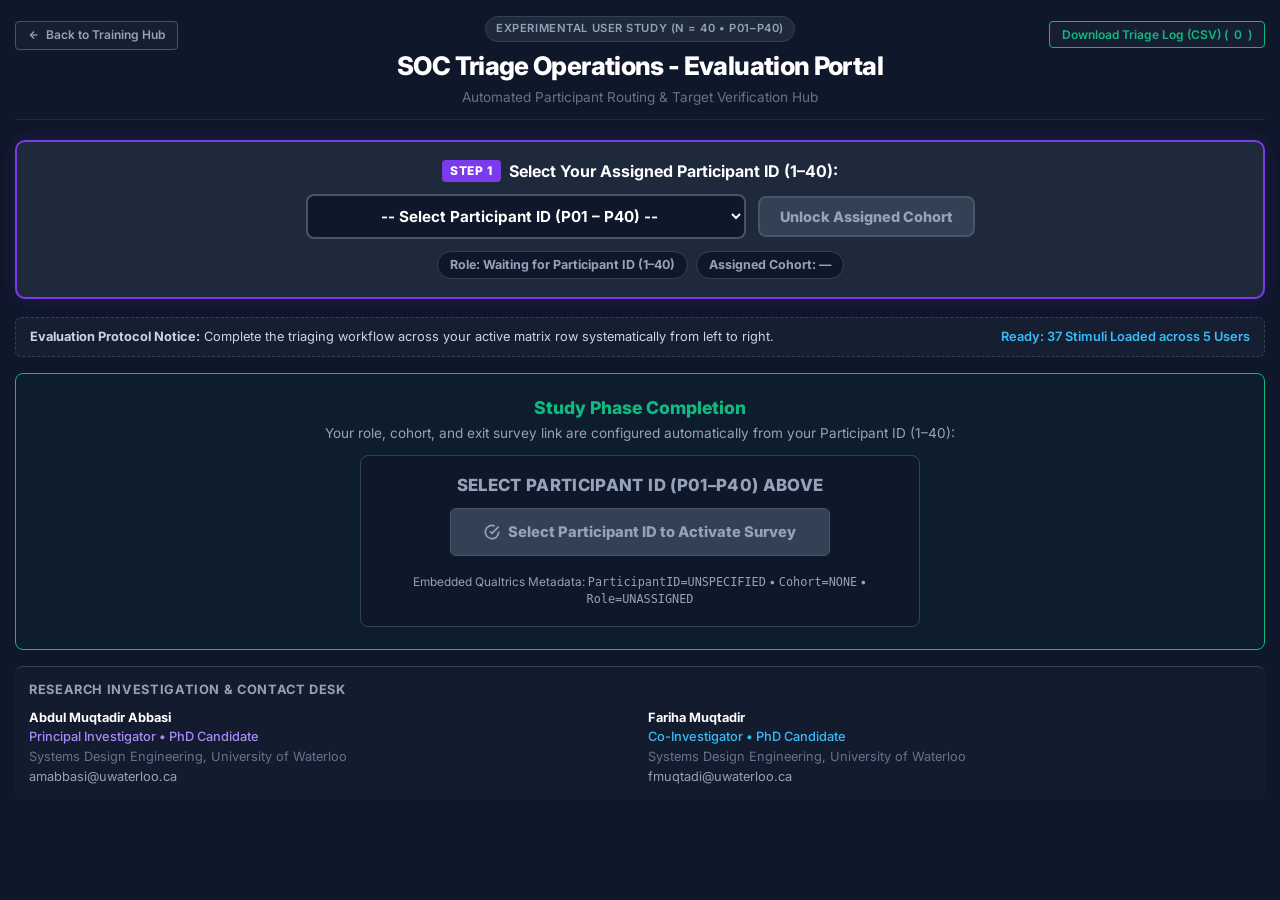
==== index1.html @ 5ebd91e7 "Rename index.html to index1.html" ====
<!DOCTYPE html>
<html lang="en">
<head>
  <meta charset="UTF-8">
  <meta name="viewport" content="width=device-width, initial-scale=1.0">
  <title>SOC Triage Operations - Evaluation Portal</title>
  <link rel="preconnect" href="https://fonts.googleapis.com">
  <link href="https://fonts.googleapis.com/css2?family=Inter:wght@400;500;600;700;800&display=swap" rel="stylesheet">
  <style>
    * { box-sizing: border-box; margin: 0; padding: 0; }
    body {
      font-family: 'Inter', sans-serif;
      background: #0f172a;
      color: #cbd5e1;
      line-height: 1.4;
      padding: 15px;
    }
    .wrapper {
      max-width: 1600px;
      margin: 0 auto;
    }
    header {
      position: relative;
      text-align: center;
      margin-bottom: 20px;
      border-bottom: 1px solid #1e293b;
      padding-bottom: 12px;
    }
    .badge {
      display: inline-block;
      background: #1e293b;
      border: 1px solid #334155;
      color: #94a3b8;
      padding: 4px 10px;
      border-radius: 20px;
      font-size: 0.7rem;
      font-weight: 600;
      letter-spacing: 0.05em;
      text-transform: uppercase;
      margin-bottom: 6px;
    }
    h1 {
      font-size: 1.6rem;
      color: #ffffff;
      font-weight: 800;
      letter-spacing: -0.025em;
      margin-bottom: 4px;
    }
    .subtitle {
      color: #64748b;
      font-size: 0.85rem;
    }

    .nav-container {
      margin-top: 8px;
      display: flex;
      justify-content: center;
      gap: 8px;
    }
    .btn-nav-back {
      display: inline-flex;
      align-items: center;
      gap: 6px;
      background: rgba(148, 163, 184, 0.05);
      border: 1px solid #475569;
      color: #94a3b8;
      padding: 5px 12px;
      border-radius: 4px;
      font-size: 0.75rem;
      font-weight: 600;
      text-decoration: none;
      cursor: pointer;
      transition: all 0.15s ease-in-out;
      font-family: inherit;
    }
    .btn-nav-back:hover {
      border-color: #cbd5e1;
      color: #ffffff;
      background: rgba(255, 255, 255, 0.05);
    }
    @media (min-width: 768px) {
      .nav-container {
        position: absolute;
        left: 0;
        top: 6px;
        margin-top: 0;
      }
      .export-container {
        position: absolute;
        right: 0;
        top: 6px;
      }
    }

    /* PROMINENT FIRST-ACTION PARTICIPANT ID (1-40) SELECTOR */
    .selector-container {
      background: #1e293b;
      border: 2px solid #7c3aed;
      padding: 18px;
      border-radius: 10px;
      margin-bottom: 18px;
      display: flex;
      flex-direction: column;
      align-items: center;
      justify-content: center;
      gap: 12px;
      box-shadow: 0 0 20px rgba(124, 58, 237, 0.15);
      text-align: center;
    }
    .step-badge {
      background: #7c3aed;
      color: #ffffff;
      font-size: 0.75rem;
      font-weight: 800;
      padding: 3px 8px;
      border-radius: 4px;
      letter-spacing: 0.05em;
      text-transform: uppercase;
    }
    .selector-label {
      font-size: 1rem;
      font-weight: 700;
      color: #ffffff;
      display: flex;
      align-items: center;
      gap: 8px;
      flex-wrap: wrap;
      justify-content: center;
    }
    .selector-row {
      display: flex;
      flex-wrap: wrap;
      gap: 12px;
      justify-content: center;
      align-items: center;
      width: 100%;
      max-width: 840px;
    }
    .cohort-select {
      background: #0f172a;
      border: 2px solid #475569;
      color: #ffffff;
      padding: 10px 16px;
      border-radius: 8px;
      font-family: inherit;
      font-size: 0.95rem;
      font-weight: 700;
      outline: none;
      cursor: pointer;
      transition: all 0.20s ease-in-out;
      text-align: center;
      flex: 1 1 360px;
      max-width: 440px;
    }
    .cohort-select:focus, .cohort-select:hover {
      border-color: #a78bfa;
      box-shadow: 0 0 12px rgba(167, 139, 250, 0.3);
    }
    .unlock-btn {
      background: #7c3aed;
      border: 2px solid #6d28d9;
      color: #ffffff;
      padding: 10px 20px;
      border-radius: 8px;
      font-family: inherit;
      font-size: 0.9rem;
      font-weight: 800;
      cursor: pointer;
      transition: all 0.15s;
    }
    .unlock-btn:hover { background: #6d28d9; }
    .unlock-btn:disabled {
      background: #334155;
      border-color: #475569;
      color: #94a3b8;
      cursor: not-allowed;
    }

    .assignment-strip {
      display: flex;
      flex-wrap: wrap;
      gap: 8px;
      justify-content: center;
      align-items: center;
    }
    .role-chip {
      font-size: 0.78rem;
      font-weight: 700;
      padding: 4px 12px;
      border-radius: 999px;
      background: #0f172a;
      border: 1px solid #334155;
      color: #94a3b8;
    }
    .role-chip.student {
      color: #38bdf8;
      border-color: #0284c7;
      background: rgba(56, 189, 248, 0.08);
    }
    .role-chip.analyst {
      color: #a78bfa;
      border-color: #7c3aed;
      background: rgba(124, 58, 237, 0.12);
    }
    .role-chip.cohort-pill {
      color: #34d399;
      border-color: #059669;
      background: rgba(16, 185, 129, 0.08);
    }

    .instructions-box {
      background: rgba(30, 41, 59, 0.5);
      border: 1px dashed #334155;
      border-radius: 6px;
      padding: 10px 14px;
      margin-bottom: 16px;
      font-size: 0.8rem;
      display: flex;
      justify-content: space-between;
      align-items: center;
      flex-wrap: wrap;
      gap: 8px;
    }

    /* Group Container Blocks */
    .cohort-group-block {
      background: rgba(30, 41, 59, 0.2);
      border: 1px solid #1e293b;
      border-radius: 10px;
      padding: 16px;
      margin-bottom: 20px;
      display: none;
    }
    .cohort-group-block.visible { display: block; }
    .group-header-title {
      font-size: 1rem;
      color: #f1f5f9;
      font-weight: 700;
      margin-bottom: 12px;
      display: flex;
      align-items: center;
      justify-content: space-between;
      flex-wrap: wrap;
      gap: 8px;
    }
    .cohort-meta-pill {
      font-size: 0.72rem;
      font-weight: 600;
      background: #1e293b;
      border: 1px solid #334155;
      color: #94a3b8;
      padding: 3px 10px;
      border-radius: 999px;
    }

    /* 5-Column Grid */
    .users-grid {
      display: grid;
      grid-template-columns: repeat(5, 1fr);
      gap: 10px;
    }
    @media (max-width: 1280px) { .users-grid { grid-template-columns: repeat(3, 1fr); } }
    @media (max-width: 768px) { .users-grid { grid-template-columns: 1fr 1fr; } }
    @media (max-width: 480px) { .users-grid { grid-template-columns: 1fr; } }

    .user-card {
      background: #1e293b;
      border: 1px solid #334155;
      border-radius: 8px;
      padding: 12px;
      display: flex;
      flex-direction: column;
      justify-content: space-between;
      border-top: 3px solid #64748b;
    }
    .user-card.border-a { border-top-color: #38bdf8; }
    .user-card.border-b { border-top-color: #f43f5e; }

    .user-title {
      font-size: 0.92rem;
      color: #ffffff;
      font-weight: 700;
      margin-bottom: 2px;
      display: flex;
      justify-content: space-between;
      align-items: center;
    }
    .scen-badge {
      font-size: 0.68rem;
      padding: 2px 6px;
      border-radius: 4px;
      background: #0f172a;
      color: #94a3b8;
      border: 1px solid #334155;
    }
    .user-subtitle {
      font-size: 0.74rem;
      font-weight: 700;
      margin-bottom: 10px;
    }
    .design-a { color: #38bdf8; }
    .design-b { color: #f43f5e; }

    .trial-btn-list {
      display: flex;
      flex-direction: column;
      gap: 6px;
      margin-bottom: 10px;
    }
    .dashboard-btn {
      display: flex;
      align-items: center;
      justify-content: space-between;
      color: #ffffff;
      background: #2563eb;
      border: 1px solid #1d4ed8;
      padding: 7px 10px;
      border-radius: 5px;
      font-size: 0.75rem;
      font-weight: 600;
      cursor: pointer;
      transition: all 0.15s ease-in-out;
      width: 100%;
      text-align: left;
      font-family: inherit;
    }
    .dashboard-btn:hover { background: #1d4ed8; }
    .dashboard-btn.design-b-btn {
      background: #be123c;
      border-color: #9f1239;
    }
    .dashboard-btn.design-b-btn:hover { background: #9f1239; }
    .dashboard-btn.completed {
      background: #065f46;
      border-color: #047857;
    }
    .trial-status-dot {
      font-size: 0.68rem;
      background: rgba(15, 23, 42, 0.55);
      padding: 2px 6px;
      border-radius: 4px;
    }

    /* Accordion Dropdowns */
    .matrix-dropdown {
      background: #0f172a;
      border: 1px solid #1e293b;
      border-radius: 6px;
      overflow: hidden;
    }
    .matrix-toggle-btn {
      width: 100%;
      background: none;
      border: none;
      display: flex;
      align-items: center;
      justify-content: space-between;
      padding: 8px;
      color: #94a3b8;
      font-family: inherit;
      font-size: 0.72rem;
      font-weight: 700;
      text-transform: uppercase;
      letter-spacing: 0.05em;
      cursor: pointer;
    }
    .matrix-toggle-btn:hover { color: #a78bfa; }
    .matrix-toggle-btn .left-side { display: flex; align-items: center; gap: 4px; }
    .matrix-toggle-btn .chevron { transition: transform 0.2s ease; }
    .matrix-content {
      max-height: 0;
      overflow: hidden;
      transition: max-height 0.2s ease-out;
      padding: 0 8px;
    }
    .matrix-dropdown.active .matrix-content {
      max-height: 160px;
      padding-bottom: 8px;
    }
    .matrix-dropdown.active .chevron { transform: rotate(180deg); }
    .matrix-dropdown.active .matrix-toggle-btn {
      border-bottom: 1px solid #1e293b;
      color: #a78bfa;
    }
    .matrix-links {
      display: flex;
      flex-direction: column;
      gap: 4px;
      margin-top: 6px;
    }
    .matrix-link {
      display: flex;
      align-items: center;
      color: #94a3b8;
      text-decoration: none;
      font-size: 0.72rem;
      padding: 5px 6px;
      background: rgba(255, 255, 255, 0.02);
      border-radius: 4px;
      transition: all 0.1s;
      cursor: pointer;
    }
    .matrix-link:hover {
      color: #ffffff;
      background: rgba(124, 58, 237, 0.18);
    }

    /* SINGLE DYNAMIC EXIT SURVEY DEPLOYMENT BLOCK */
    .survey-section {
      border: 1px solid #10b981;
      background: rgba(16, 185, 129, 0.04);
      border-radius: 8px;
      padding: 22px;
      margin-bottom: 16px;
      text-align: center;
    }
    .single-survey-card {
      max-width: 560px;
      margin: 12px auto 0;
      background: rgba(15, 23, 42, 0.75);
      border: 1px solid #334155;
      border-radius: 8px;
      padding: 18px;
      display: flex;
      flex-direction: column;
      align-items: center;
      gap: 10px;
    }
    .survey-role-title {
      font-size: 1.05rem;
      font-weight: 800;
      letter-spacing: 0.02em;
      text-transform: uppercase;
      color: #94a3b8;
    }
    .survey-role-title.student-theme { color: #38bdf8; }
    .survey-role-title.analyst-theme { color: #a78bfa; }

    .survey-btn {
      display: inline-flex;
      align-items: center;
      justify-content: center;
      gap: 8px;
      background: #10b981;
      border: 1px solid #059669;
      color: #ffffff;
      text-decoration: none;
      padding: 13px 24px;
      border-radius: 6px;
      font-size: 0.92rem;
      font-weight: 800;
      transition: all 0.15s;
      width: 100%;
      max-width: 380px;
      cursor: pointer;
    }
    .survey-btn:hover {
      background: #059669;
      border-color: #047857;
      box-shadow: 0 0 12px rgba(16, 185, 129, 0.35);
    }
    .survey-btn.disabled-survey {
      background: #334155;
      border-color: #475569;
      color: #94a3b8;
      cursor: not-allowed;
      box-shadow: none;
    }

    .survey-param-preview {
      margin-top: 8px;
      font-size: 0.74rem;
      color: #94a3b8;
    }

    /* Footer */
    .footer-section {
      border-top: 1px solid #334155;
      background: rgba(30, 41, 59, 0.3);
      padding: 14px;
      border-radius: 8px;
    }
    .team-grid {
      display: grid;
      grid-template-columns: 1fr 1fr;
      gap: 16px;
      font-size: 0.8rem;
    }
    .email-link { color: #94a3b8; text-decoration: none; }
    .email-link:hover { color: #ffffff; text-decoration: underline; }

    /* MODAL STYLES */
    .image-modal {
      display: none;
      position: fixed;
      z-index: 1000;
      left: 0;
      top: 0;
      width: 100%;
      height: 100%;
      background-color: rgba(15, 23, 42, 0.92);
      backdrop-filter: blur(4px);
      align-items: center;
      justify-content: center;
      padding: 14px;
    }
    .modal-content-wrapper {
      position: relative;
      background: #1e293b;
      padding: 14px;
      border-radius: 8px;
      border: 1px solid #475569;
      display: flex;
      flex-direction: column;
      align-items: center;
      max-width: 94vw;
      max-height: 94vh;
    }
    .modal-img {
      max-width: 88vw;
      max-height: 84vh;
      object-fit: contain;
      border-radius: 4px;
      background: #ffffff;
    }
    .modal-close {
      align-self: flex-end;
      color: #94a3b8;
      font-size: 1.5rem;
      font-weight: bold;
      cursor: pointer;
      line-height: 1;
      margin-bottom: 6px;
    }
    .modal-close:hover { color: #ffffff; }

    /* TRIAGE EVALUATION WORKSPACE MODAL */
    .triage-modal-box {
      background: #1e293b;
      border: 1px solid #475569;
      border-radius: 10px;
      width: 100%;
      max-width: 1540px;
      max-height: 94vh;
      overflow-y: auto;
      padding: 16px;
      display: grid;
      grid-template-columns: 1.55fr 1fr;
      gap: 16px;
    }
    @media (max-width: 1120px) {
      .triage-modal-box { grid-template-columns: 1fr; }
    }
    .triage-img-pane {
      background: #0f172a;
      border: 1px solid #334155;
      border-radius: 8px;
      padding: 10px;
      display: flex;
      flex-direction: column;
    }
    .zoom-toolbar {
      display: flex;
      justify-content: space-between;
      align-items: center;
      gap: 6px;
      margin-bottom: 8px;
      flex-wrap: wrap;
    }
    .zoom-btn-group {
      display: inline-flex;
      gap: 4px;
      align-items: center;
    }
    .zoom-btn {
      background: #1e293b;
      border: 1px solid #475569;
      color: #e2e8f0;
      padding: 4px 9px;
      border-radius: 4px;
      font-size: 0.74rem;
      font-weight: 700;
      cursor: pointer;
      font-family: inherit;
    }
    .zoom-btn:hover {
      border-color: #a78bfa;
      color: #ffffff;
    }
    .triage-img-viewport {
      width: 100%;
      max-height: 72vh;
      overflow: auto;
      background: #ffffff;
      border-radius: 4px;
      text-align: center;
      position: relative;
    }
    .triage-img-viewport img {
      width: auto;
      max-width: 100%;
      max-height: 72vh;
      height: auto;
      margin: 0 auto;
      display: block;
      cursor: zoom-in;
    }

    .design-guide-bar {
      text-align: left;
      font-size: 0.76rem;
      padding: 7px 10px;
      border-radius: 6px;
      margin-bottom: 8px;
      border-left: 3px solid #38bdf8;
      background: rgba(56, 189, 248, 0.08);
      color: #e2e8f0;
      line-height: 1.4;
    }
    .design-guide-bar.theme-b {
      border-left-color: #f43f5e;
      background: rgba(244, 63, 94, 0.08);
    }

    /* Full 4-Column Scenario Description & Playbook Drawer (Hidden by Default) */
    .playbook-mini {
      margin-top: 8px;
      background: #1e293b;
      border: 1px solid #334155;
      border-radius: 6px;
      padding: 8px 10px;
      font-size: 0.73rem;
    }
    .playbook-mini table {
      width: 100%;
      border-collapse: collapse;
      margin-top: 8px;
    }
    .playbook-mini th, .playbook-mini td {
      border: 1px solid #334155;
      padding: 6px 7px;
      text-align: left;
      vertical-align: top;
      line-height: 1.38;
    }
    .playbook-mini th {
      background: #0f172a;
      color: #f8fafc;
      font-weight: 700;
    }
    .playbook-mini code {
      background: #0f172a;
      padding: 1px 4px;
      border-radius: 3px;
      color: #93c5fd;
    }
    .pb-tag {
      display: inline-block;
      margin-top: 3px;
      padding: 1px 6px;
      border-radius: 4px;
      font-size: 0.66rem;
      font-weight: 700;
    }
    .pb-tag.threat { background: rgba(244, 63, 94, 0.16); color: #fda4af; border: 1px solid rgba(244, 63, 94, 0.4); }
    .pb-tag.mixed { background: rgba(168, 85, 247, 0.16); color: #d8b4fe; border: 1px solid rgba(168, 85, 247, 0.4); }
    .pb-tag.benign { background: rgba(16, 185, 129, 0.16); color: #6ee7b7; border: 1px solid rgba(16, 185, 129, 0.4); }

    .triage-form-pane {
      background: #0f172a;
      border: 1px solid #334155;
      border-radius: 8px;
      padding: 14px;
      display: flex;
      flex-direction: column;
      justify-content: space-between;
    }
    .score-strip {
      display: grid;
      grid-template-columns: repeat(3, 1fr);
      gap: 8px;
      background: #1e293b;
      padding: 8px 10px;
      border-radius: 6px;
      margin-bottom: 12px;
      font-size: 0.74rem;
    }
    .score-strip span { color: #94a3b8; display: block; }
    .score-strip strong { display: block; font-size: 0.88rem; color: #ffffff; margin-top: 2px; }

    .form-section { margin-bottom: 11px; }
    .form-section label.sec-lbl {
      display: block;
      font-size: 0.79rem;
      font-weight: 700;
      color: #f1f5f9;
      margin-bottom: 5px;
    }
    .choice-btn-group {
      display: flex;
      flex-direction: column;
      gap: 5px;
    }
    .choice-opt {
      display: flex;
      align-items: center;
      gap: 8px;
      background: #1e293b;
      border: 1px solid #334155;
      padding: 7px 10px;
      border-radius: 6px;
      font-size: 0.78rem;
      cursor: pointer;
    }
    .choice-opt:hover { border-color: #7c3aed; }
    .choice-opt.muted-opt { color: #94a3b8; }

    .triage-select {
      width: 100%;
      background: #1e293b;
      border: 1px solid #475569;
      color: #ffffff;
      border-radius: 6px;
      padding: 7px 9px;
      font-family: inherit;
      font-size: 0.78rem;
      outline: none;
    }
    .triage-select:focus { border-color: #a78bfa; }

    .slider-row {
      display: flex;
      align-items: center;
      gap: 10px;
    }
    .slider-row input[type="range"] {
      flex: 1;
      accent-color: #7c3aed;
      cursor: pointer;
    }
    .range-hints {
      display: flex;
      justify-content: space-between;
      font-size: 0.7rem;
      color: #94a3b8;
      margin-top: 2px;
    }

    .checkbox-grid {
      display: grid;
      grid-template-columns: 1fr 1fr;
      gap: 5px;
      background: #1e293b;
      border: 1px solid #334155;
      border-radius: 6px;
      padding: 8px;
      max-height: 175px;
      overflow-y: auto;
    }
    @media (max-width: 560px) {
      .checkbox-grid { grid-template-columns: 1fr; }
    }
    .checkbox-grid label {
      display: flex;
      align-items: flex-start;
      gap: 6px;
      font-size: 0.74rem;
      color: #cbd5e1;
      cursor: pointer;
      line-height: 1.3;
    }
    .checkbox-grid input[type="checkbox"] {
      margin-top: 2px;
      accent-color: #7c3aed;
    }

    /* SECURE PASSKEY MODAL POPUP DESIGN */
    .passkey-modal-content {
      background: #1e293b;
      border: 2px solid #7c3aed;
      border-radius: 12px;
      padding: 24px;
      width: 100%;
      max-width: 380px;
      box-shadow: 0 20px 25px -5px rgba(0, 0, 0, 0.5);
      text-align: center;
      position: relative;
    }
    .passkey-header { font-size: 1.1rem; font-weight: 700; color: #ffffff; margin-bottom: 8px; }
    .passkey-desc { font-size: 0.82rem; color: #94a3b8; margin-bottom: 16px; }
    .passkey-input {
      background: #0f172a;
      border: 1px solid #475569;
      color: #ffffff;
      font-size: 1.2rem;
      letter-spacing: 0.3em;
      padding: 10px;
      border-radius: 6px;
      width: 100%;
      text-align: center;
      outline: none;
      margin-bottom: 16px;
      font-family: monospace;
    }
    .passkey-input.error-shake {
      border-color: #ef4444;
      animation: shake 0.2s ease-in-out 2;
    }
    .passkey-btn-stack { display: flex; gap: 10px; }
    .passkey-btn {
      flex: 1;
      padding: 10px;
      border: none;
      border-radius: 6px;
      font-size: 0.85rem;
      font-weight: 700;
      cursor: pointer;
      font-family: inherit;
      transition: all 0.15s;
    }
    .passkey-submit { background: #7c3aed; color: #ffffff; }
    .passkey-submit:hover { background: #6d28d9; }
    .passkey-cancel {
      background: rgba(148, 163, 184, 0.1);
      color: #94a3b8;
      border: 1px solid #475569;
    }
    .passkey-cancel:hover { background: rgba(148, 163, 184, 0.15); color: #ffffff; }

    @keyframes shake {
      0%, 100% { transform: translateX(0); }
      25% { transform: translateX(-6px); }
      75% { transform: translateX(6px); }
    }
  </style>
</head>
<body>

  <div class="wrapper">
    <header>
      <div class="badge">Experimental User Study (N = 40 &bull; P01–P40)</div>
      <h1>SOC Triage Operations - Evaluation Portal</h1>
      <div class="subtitle">Automated Participant Routing &amp; Target Verification Hub</div>

      <div class="nav-container">
        <a href="index.html" class="btn-nav-back">
          <svg width="12" height="12" viewBox="0 0 24 24" fill="none" stroke="currentColor" stroke-width="2.5"><line x1="19" y1="12" x2="5" y2="12"/><polyline points="12 19 5 12 12 5"/></svg>
          Back to Training Hub
        </a>
      </div>

      <div class="export-container">
        <button type="button" id="btnExportSession" class="btn-nav-back" style="border-color:#10b981;color:#10b981;">
          Download Triage Log (CSV) (<span id="loggedCount">0</span>)
        </button>
      </div>
    </header>

    <!-- STEP 1: SINGLE PARTICIPANT ID (1-40) SELECTOR -->
    <div class="selector-container">
      <label class="selector-label" for="participantIdSelect">
        <span class="step-badge">Step 1</span> Select Your Assigned Participant ID (1–40):
      </label>
      <div class="selector-row">
        <select id="participantIdSelect" class="cohort-select">
          <option value="" disabled selected>-- Select Participant ID (P01 – P40) --</option>
        </select>
        <button type="button" id="btnUnlockAssignedCohort" class="unlock-btn" disabled>
          Unlock Assigned Cohort
        </button>
      </div>

      <div class="assignment-strip">
        <span id="roleStatusChip" class="role-chip">Role: Waiting for Participant ID (1–40)</span>
        <span id="cohortStatusChip" class="role-chip">Assigned Cohort: —</span>
      </div>
    </div>

    <div class="instructions-box">
      <div><strong>Evaluation Protocol Notice:</strong> Complete the triaging workflow across your active matrix row systematically from left to right.</div>
      <div id="manifestStatus" style="color:#38bdf8;font-weight:600;">Loading stimulus manifest...</div>
    </div>

    <!-- DYNAMIC COHORT CONTAINERS -->
    <div id="cohort-1" class="cohort-group-block"></div>
    <div id="cohort-2" class="cohort-group-block"></div>
    <div id="cohort-3" class="cohort-group-block"></div>
    <div id="cohort-4" class="cohort-group-block"></div>

    <!-- SINGLE DYNAMIC EXIT SURVEY BLOCK (AUTO-SWITCHES BY PARTICIPANT ID 1-40) -->
    <div class="survey-section">
      <h2 style="color: #10b981; font-size: 1.1rem; font-weight: 800; margin-bottom: 4px;">Study Phase Completion</h2>
      <p style="color: #94a3b8; font-size: 0.85rem; margin-bottom: 4px;">
        Your role, cohort, and exit survey link are configured automatically from your Participant ID (1–40):
      </p>

      <div class="single-survey-card">
        <div id="surveyRoleTitle" class="survey-role-title">Select Participant ID (P01–P40) Above</div>
        <a id="btnDynamicSurvey"
           href="#"
           class="survey-btn disabled-survey"
           target="_blank"
           rel="noopener noreferrer">
          <svg width="16" height="16" viewBox="0 0 24 24" fill="none" stroke="currentColor" stroke-width="2.5"><path d="M22 11.08V12a10 10 0 1 1-5.93-9.14"/><polyline points="22 4 12 14.01 9 11.01"/></svg>
          <span id="surveyBtnLabel">Select Participant ID to Activate Survey</span>
        </a>
        <div id="surveyParamPreview" class="survey-param-preview">
          Embedded Qualtrics Metadata: <code>ParticipantID=UNSPECIFIED</code> &bull; <code>Cohort=NONE</code> &bull; <code>Role=UNASSIGNED</code>
        </div>
      </div>
    </div>

    <!-- SYSTEM FOOTER -->
    <div class="footer-section">
      <h2 style="font-size: 0.8rem; color: #94a3b8; text-transform: uppercase; letter-spacing: 0.05em; margin-bottom: 10px;">
        Research Investigation &amp; Contact Desk
      </h2>
      <div class="team-grid">
        <div>
          <p style="color: #ffffff; font-weight: 700; margin-bottom: 2px;">Abdul Muqtadir Abbasi</p>
          <p style="color: #a78bfa; font-weight: 500; margin-bottom: 2px;">Principal Investigator &bull; PhD Candidate</p>
          <p style="color: #64748b; margin-bottom: 2px;">Systems Design Engineering, University of Waterloo</p>
          <a href="mailto:amabbasi@uwaterloo.ca" class="email-link">amabbasi@uwaterloo.ca</a>
        </div>
        <div>
          <p style="color: #ffffff; font-weight: 700; margin-bottom: 2px;">Fariha Muqtadir</p>
          <p style="color: #38bdf8; font-weight: 500; margin-bottom: 2px;">Co-Investigator &bull; PhD Candidate</p>
          <p style="color: #64748b; margin-bottom: 2px;">Systems Design Engineering, University of Waterloo</p>
          <a href="mailto:fmuqtadi@uwaterloo.ca" class="email-link">fmuqtadi@uwaterloo.ca</a>
        </div>
      </div>
    </div>
  </div>

  <!-- MODEL MATRIX / FULL-SCREEN LIGHTBOX MODAL -->
  <div id="matrixModal" class="image-modal">
    <div class="modal-content-wrapper">
      <span class="modal-close" id="modalClose">&times;</span>
      <img class="modal-img" id="modalTargetImg" src="" alt="Explanation Plot View">
    </div>
  </div>

  <!-- ALERT TRIAGE EVALUATION MODAL -->
  <div id="triageModal" class="image-modal">
    <div class="triage-modal-box">
      <!-- Left Pane: Explanation Image (72vh) + Interactive Zoom + Hidden-by-Default Playbook -->
      <div class="triage-img-pane">
        <div class="zoom-toolbar">
          <div style="display:flex;align-items:center;gap:8px;flex-wrap:wrap;">
            <span id="triageModalTitle" style="color:#ffffff;font-weight:700;font-size:0.88rem;">Alert Review</span>
            <span id="triageDesignBadge" class="badge" style="margin:0;">Design A</span>
          </div>
          <div class="zoom-btn-group">
            <button type="button" class="zoom-btn" id="btnZoomOut" title="Zoom Out">&minus;</button>
            <button type="button" class="zoom-btn" id="btnZoomReset" title="Reset to Fit"><span id="zoomLevelLabel">100% (Fit)</span></button>
            <button type="button" class="zoom-btn" id="btnZoomIn" title="Zoom In">+</button>
            <button type="button" class="zoom-btn" id="btnFullLightbox" style="border-color:#38bdf8;color:#38bdf8;">Full-Screen Zoom</button>
          </div>
        </div>

        <div id="designGuideBar" class="design-guide-bar"></div>

        <div class="triage-img-viewport" id="triageImgViewport">
          <img id="triageTargetImg" src="" alt="Behavioral Explanation Plot" title="Click image or use + / - buttons to zoom">
        </div>

        <!-- Full 4-Column Scenario Description & Behavioral Indicator Playbook (Hidden by Default) -->
        <div class="playbook-mini">
          <div style="display:flex;justify-content:space-between;align-items:center;">
            <strong style="color:#f1f5f9;">Scenario Descriptions &amp; Behavioral Indicator Playbook</strong>
            <button type="button" class="zoom-btn" id="btnToggleRefTable">Show Playbook</button>
          </div>
          <div id="refTableContainer" style="display:none;overflow-x:auto;max-height:240px;overflow-y:auto;">
            <table>
              <thead>
                <tr>
                  <th style="min-width:140px;">Category / Scenario</th>
                  <th style="min-width:260px;">Full Behavioral Description</th>
                  <th style="min-width:170px;">Primary Indicators (Strongest Drivers)</th>
                  <th style="min-width:170px;">Secondary / Co-Occurring Indicators</th>
                </tr>
              </thead>
              <tbody>
                <tr>
                  <td><strong>Scenario 1</strong><br><span class="pb-tag threat">WikiLeaks Exfiltration</span></td>
                  <td>A user who did not previously use removable drives or work after hours suddenly begins logging in after hours, using a removable thumb drive, and uploading sensitive data to <code>wikileaks.org</code>, leaving the organization shortly thereafter.</td>
                  <td>&bull; <strong>WikiLeaks Access Count</strong><br>&bull; <strong>Thumb Drive / Removable Media Usage</strong></td>
                  <td>&bull; After-hours activity (Evening/Night/Weekend)<br>&bull; <strong>Sudden Departure Flag</strong></td>
                </tr>
                <tr>
                  <td><strong>Scenario 2</strong><br><span class="pb-tag threat">Pre-Departure IP Theft</span></td>
                  <td>A user begins surfing external job websites and soliciting employment from a competitor. Before leaving the company, they use a thumb drive at markedly higher rates than their baseline to steal proprietary data.</td>
                  <td>&bull; <strong>Thumb Drive Usage Count</strong> (sharp spike above baseline)<br>&bull; <strong>Job Site Access / Competitor Email Count</strong></td>
                  <td>&bull; <strong>Sudden Departure Flag</strong><br>&bull; Elevated <code>File</code> / <code>Http</code> activity transitions</td>
                </tr>
                <tr>
                  <td><strong>Scenario 3</strong><br><span class="pb-tag threat">Keylogger &amp; Sabotage</span></td>
                  <td>A disgruntled system administrator downloads a keylogger and uses a thumb drive to transfer it to their supervisor's machine. The next day, they use the collected credentials to log in as the supervisor and send out an alarming mass email causing organization-wide panic before leaving immediately.</td>
                  <td>&bull; <strong>Keylogger Download Count</strong><br>&bull; <strong>Mass Email Count</strong> (&ge; 5 recipients)</td>
                  <td>&bull; <strong>Thumb Drive Usage Count</strong> (transferring keylogger)<br>&bull; <strong>Unauthorized / Suspicious PC Login</strong><br>&bull; <strong>Sudden Departure Flag</strong></td>
                </tr>
                <tr>
                  <td><strong>Scenario 4</strong><br><span class="pb-tag threat">Lateral Snooping &amp; Home Email</span></td>
                  <td>A user repeatedly logs into another user's workstation, searches for interesting or confidential files, and emails them to their personal home email address (e.g., Gmail, Yahoo, Hotmail), with frequency escalating over time.</td>
                  <td>&bull; <strong>Unauthorized / Non-Primary PC Login</strong><br>&bull; <strong>Home Email Count</strong></td>
                  <td>&bull; <strong>File Search / Decoy File Access Count</strong><br>&bull; <code>Http &rarr; File</code> or <code>File &rarr; Http</code> transitions</td>
                </tr>
                <tr>
                  <td><strong>Mixed Mode</strong><br><span class="pb-tag mixed">Multi-Vector Attack</span></td>
                  <td>A compound threat profile in which a user exhibits behavioral indicators spanning <strong>two or more</strong> distinct insider scenarios within the same observation window (e.g., unauthorized PC snooping + home email exfiltration combined with WikiLeaks uploads or job-search USB theft).</td>
                  <td>&bull; Two or more primary threat indicators active simultaneously (e.g., <strong>WikiLeaks + Home Email</strong> or <strong>Unauthorized Login + Thumb Drive</strong>)</td>
                  <td>&bull; Multi-channel spikes across <code>email</code>, <code>http</code>, <code>file</code>, and after-hours timing</td>
                </tr>
                <tr>
                  <td><strong>Benign Anomaly</strong><br><span class="pb-tag benign">Non-Malicious Outlier</span></td>
                  <td>A legitimate employee whose daily reconstruction score crosses the MAD threshold due to an unusual but benign workload surge (e.g., deadline crunch, heavy email volume, atypical meeting gaps, or routine authorized USB use) with <strong>no</strong> malicious exfiltration or unauthorized access.</td>
                  <td>&bull; <strong>Routine Workload / Timing Spike</strong> (<code>Morning</code>/<code>Afternoon</code> count, inter-activity time, or <code>Logon &rarr; Email</code>)</td>
                  <td>&bull; Occasional authorized <code>Thumb Drive</code> or <code>Weekend</code> work without WikiLeaks, keyloggers, decoy files, or unauthorized logins</td>
                </tr>
              </tbody>
            </table>
          </div>
        </div>
      </div>

      <!-- Right Pane: Bottom-Up Cognitive Sequence (Decision -> Primary -> Secondary -> Scenario -> Confidence) -->
      <div class="triage-form-pane">
        <div>
          <div style="display:flex;justify-content:space-between;align-items:center;margin-bottom:10px;">
            <strong style="color:#ffffff;font-size:0.95rem;">Analyst Triage Decision &amp; Behavioral Attribution</strong>
            <span class="modal-close" id="triageClose" style="margin:0;">&times;</span>
          </div>

          <!-- Condition-specific metrics strip (Z-score vs. SHAP f(x) & E[f(x)]) -->
          <div class="score-strip" id="scoreStripContainer"></div>

          <!-- Q1: Triage Classification Decision -->
          <div class="form-section">
            <label class="sec-lbl">1. Triage Classification Decision:</label>
            <div class="choice-btn-group">
              <label class="choice-opt">
                <input type="radio" name="decision" value="THREAT">
                <span>Escalate as Insider Threat / Malicious Anomaly</span>
              </label>
              <label class="choice-opt">
                <input type="radio" name="decision" value="BENIGN">
                <span>Dismiss as Benign (Normal or Benign Anomaly)</span>
              </label>
              <label class="choice-opt muted-opt">
                <input type="radio" name="decision" value="PREFER_NOT_TO_ANSWER">
                <span>Prefer not to answer</span>
              </label>
            </div>
          </div>

          <!-- Q2: Primary Behavioral Indicator (Bottom-Up Evidence Extraction First, No Scenario Hints) -->
          <div class="form-section">
            <label class="sec-lbl" for="primaryCue">2. Primary Behavioral Indicator (Strongest Driver):</label>
            <select id="primaryCue" class="triage-select">
              <option value="">-- Select primary indicator --</option>
              <option value="wikileaks_access">WikiLeaks Access</option>
              <option value="thumb_removable_drive">Thumb Drive / Removable Media Usage</option>
              <option value="job_site_competitor">Job Site Surfing / Competitor Email</option>
              <option value="keylogger_download">Keylogger / Spyware Download</option>
              <option value="mass_email">Mass Email Burst (&ge; 5 Recipients)</option>
              <option value="unauthorized_pc_login">Unauthorized / Non-Primary PC Logon</option>
              <option value="file_search_decoy">Decoy / Sensitive File Search &amp; Access</option>
              <option value="home_email">Personal / Home Email Exfiltration</option>
              <option value="after_hours_departure">After-Hours Activity / Sudden Departure</option>
              <option value="workload_timing_spike">Routine Workload / Inter-Activity Timing Spike</option>
              <option value="prefer_not_to_answer">Prefer not to answer</option>
            </select>
          </div>

          <!-- Q3: Secondary / Co-Occurring Indicators (Auto-Excludes Q2 Primary Choice) -->
          <div class="form-section">
            <label class="sec-lbl">3. Secondary / Co-Occurring Indicators (Check all additional cues):</label>
            <div class="checkbox-grid" id="secondaryCueGroup">
              <label><input type="checkbox" name="secondaryCue" value="wikileaks_access"> WikiLeaks Access</label>
              <label><input type="checkbox" name="secondaryCue" value="thumb_removable_drive"> Thumb / Removable Drive</label>
              <label><input type="checkbox" name="secondaryCue" value="job_site_competitor"> Job Site / Competitor Email</label>
              <label><input type="checkbox" name="secondaryCue" value="keylogger_download"> Keylogger Download</label>
              <label><input type="checkbox" name="secondaryCue" value="mass_email"> Mass Email (&ge; 5 recipients)</label>
              <label><input type="checkbox" name="secondaryCue" value="unauthorized_pc_login"> Unauthorized PC Login</label>
              <label><input type="checkbox" name="secondaryCue" value="file_search_decoy"> Decoy / Sensitive File Access</label>
              <label><input type="checkbox" name="secondaryCue" value="home_email"> Home Email (Gmail/Yahoo/Hotmail)</label>
              <label><input type="checkbox" name="secondaryCue" value="after_hours_weekend"> After-Hours / Weekend Shift</label>
              <label><input type="checkbox" name="secondaryCue" value="sudden_departure"> Sudden Departure Flag</label>
              <label><input type="checkbox" name="secondaryCue" value="workload_timing_spike"> Workload / Timing Variance</label>
              <label><input type="checkbox" name="secondaryCue" value="prefer_not_to_answer"> Prefer not to answer</label>
            </div>
          </div>

          <!-- Q4: Suspected Scenario / Pattern Type (Synthesized from Primary + Secondary Cues) -->
          <div class="form-section">
            <label class="sec-lbl" for="scenarioHypothesis">4. Suspected Scenario / Pattern Type:</label>
            <select id="scenarioHypothesis" class="triage-select">
              <option value="">-- Select scenario / pattern type --</option>
              <option value="S1_wikileaks">Scenario 1: WikiLeaks Exfiltration (USB + WikiLeaks + After-Hours)</option>
              <option value="S2_ip_theft">Scenario 2: Pre-Departure IP Theft (Job Sites / Competitor + USB)</option>
              <option value="S3_keylogger_sabotage">Scenario 3: Keylogger / Mass Email Sabotage</option>
              <option value="S4_lateral_home_email">Scenario 4: Unauthorized PC Login + File Search + Home Email</option>
              <option value="MIXED_MODE">Mixed Mode: Multiple Co-Occurring Attack Scenarios</option>
              <option value="BENIGN_ANOMALY">Benign Anomaly: High Workload / Timing Shift (Non-Malicious)</option>
              <option value="NORMAL_BASELINE">Normal Baseline Activity</option>
              <option value="prefer_not_to_answer">Prefer not to answer</option>
            </select>
          </div>

          <!-- Q5: Overall Decision Confidence (Final Metacognitive Rating) -->
          <div class="form-section">
            <div style="display:flex;justify-content:space-between;align-items:center;margin-bottom:4px;">
              <label class="sec-lbl" for="confidenceRange" style="margin:0;">
                5. Overall Decision Confidence: <strong id="confidenceVal" style="color:#a78bfa;">50%</strong>
              </label>
              <label style="font-size:0.74rem;color:#94a3b8;cursor:pointer;display:flex;align-items:center;gap:4px;">
                <input type="checkbox" id="confPreferNot" style="accent-color:#7c3aed;"> Prefer not to answer
              </label>
            </div>
            <div class="slider-row">
              <input type="range" id="confidenceRange" min="0" max="100" step="5" value="50">
            </div>
            <div class="range-hints">
              <span>0% (Guess)</span>
              <span>50%</span>
              <span>100% (Certain)</span>
            </div>
          </div>
        </div>

        <div>
          <div id="triageValidationMsg" style="color:#f87171;font-size:0.78rem;margin-bottom:8px;display:none;">
            Please complete Questions 1, 2, and 4 (or select "Prefer not to answer") before saving.
          </div>
          <button type="button" id="btnSaveTriage" class="passkey-btn passkey-submit" style="width:100%;">
            Save Triage Decision &amp; Close
          </button>
        </div>
      </div>
    </div>
  </div>

  <!-- SECURE PASSKEY MODAL COMPONENT -->
  <div id="passkeyModal" class="image-modal">
    <div class="passkey-modal-content">
      <div class="passkey-header">Verification Required</div>
      <div class="passkey-desc" id="passkeyModalDesc">Please enter the 5-digit security token key assigned to this tracking environment row.</div>
      <input type="password" id="passkeyField" class="passkey-input" maxlength="5" placeholder="•••••">
      <div class="passkey-btn-stack">
        <button type="button" id="passkeyCancelBtn" class="passkey-btn passkey-cancel">Cancel</button>
        <button type="button" id="passkeySubmitBtn" class="passkey-btn passkey-submit">Unlock Row</button>
      </div>
    </div>
  </div>

  <script>
    const passkeyRegistry = {
      'cohort-1': '12034',
      'cohort-2': '21043',
      'cohort-3': '34012',
      'cohort-4': '43021'
    };

    const SURVEY_URLS = {
      STUDENT: 'https://uwaterloo.yul1.qualtrics.com/jfe/preview/previewId/a5d74870-1412-4b41-8754-c0df9d1f70e8/SV_es8HRdyIVOMqW6q?Q_CHL=preview&Q_SurveyVersionID=current',
      ANALYST: 'https://uwaterloo.ca1.qualtrics.com/jfe/form/SV_es8HRdyIVOMqW6q'
    };

    const COHORT_MATRIX = {
      'cohort-1': {
        title: 'Testing Cohort Group 1',
        shortCode: 'C1',
        orderCode: 'A_A_A_B_B',
        composition: 'Participants P01–P10 (P01–P05 Students/Staff • P06–P10 SOC Analysts) • Order: A, A, A (Benign), B, B',
        slots: [
          { cert_id: 'ALT1465', scenario: 'S1', label: 'User Profile ALT1465', design: 'A' },
          { cert_id: 'CIF1430', scenario: 'S2', label: 'User Profile CIF1430', design: 'A' },
          { cert_id: 'AAB1302', scenario: 'BENIGN', label: 'User Profile AAB1302', design: 'A' },
          { cert_id: 'CRD0272', scenario: 'S3', label: 'User Profile CRD0272', design: 'B' },
          { cert_id: 'AMC1883', scenario: 'S4', label: 'User Profile AMC1883', design: 'B' },
        ]
      },
      'cohort-2': {
        title: 'Testing Cohort Group 2',
        shortCode: 'C2',
        orderCode: 'B_B_A_A_A',
        composition: 'Participants P11–P20 (P11–P15 Students/Staff • P16–P20 SOC Analysts) • Order: B, B, A (Benign), A, A',
        slots: [
          { cert_id: 'CIF1430', scenario: 'S2', label: 'User Profile CIF1430', design: 'B' },
          { cert_id: 'ALT1465', scenario: 'S1', label: 'User Profile ALT1465', design: 'B' },
          { cert_id: 'AAB1302', scenario: 'BENIGN', label: 'User Profile AAB1302', design: 'A' },
          { cert_id: 'AMC1883', scenario: 'S4', label: 'User Profile AMC1883', design: 'A' },
          { cert_id: 'CRD0272', scenario: 'S3', label: 'User Profile CRD0272', design: 'A' },
        ]
      },
      'cohort-3': {
        title: 'Testing Cohort Group 3',
        shortCode: 'C3',
        orderCode: 'A_A_B_B_B',
        composition: 'Participants P21–P30 (P21–P25 Students/Staff • P26–P30 SOC Analysts) • Order: A, A, B (Benign), B, B',
        slots: [
          { cert_id: 'CRD0272', scenario: 'S3', label: 'User Profile CRD0272', design: 'A' },
          { cert_id: 'AMC1883', scenario: 'S4', label: 'User Profile AMC1883', design: 'A' },
          { cert_id: 'AAB1302', scenario: 'BENIGN', label: 'User Profile AAB1302', design: 'B' },
          { cert_id: 'ALT1465', scenario: 'S1', label: 'User Profile ALT1465', design: 'B' },
          { cert_id: 'CIF1430', scenario: 'S2', label: 'User Profile CIF1430', design: 'B' },
        ]
      },
      'cohort-4': {
        title: 'Testing Cohort Group 4',
        shortCode: 'C4',
        orderCode: 'B_B_B_A_A',
        composition: 'Participants P31–P40 (P31–P35 Students/Staff • P36–P40 SOC Analysts) • Order: B, B, B (Benign), A, A',
        slots: [
          { cert_id: 'AMC1883', scenario: 'S4', label: 'User Profile AMC1883', design: 'B' },
          { cert_id: 'CRD0272', scenario: 'S3', label: 'User Profile CRD0272', design: 'B' },
          { cert_id: 'AAB1302', scenario: 'BENIGN', label: 'User Profile AAB1302', design: 'B' },
          { cert_id: 'CIF1430', scenario: 'S2', label: 'User Profile CIF1430', design: 'A' },
          { cert_id: 'ALT1465', scenario: 'S1', label: 'User Profile ALT1465', design: 'A' },
        ]
      }
    };

    let manifestTrials = [];
    let pendingCohortId = '';
    let unlockedCohortId = '';
    let activeTrialContext = null;
    let trialOpenTimestamp = 0;
    let playbookOpenedCount = 0;
    let currentZoomPct = 100;
    const triageResponses = {};

    function basename(pathStr) {
      return String(pathStr || '').split(/[\\/]/).pop();
    }

    function resolveParticipantAssignment(globalId) {
      const idNum = parseInt(globalId, 10);
      if (!idNum || idNum < 1 || idNum > 40) {
        return null;
      }
      const cohortIndex = Math.floor((idNum - 1) / 10) + 1;
      const withinCohortSlot = ((idNum - 1) % 10) + 1;
      const isStudent = withinCohortSlot <= 5;
      const cohortId = `cohort-${cohortIndex}`;
      const cohortCfg = COHORT_MATRIX[cohortId];
      const paddedId = `P${String(idNum).padStart(2, '0')}`;
      const compositeId = `${paddedId}_${cohortCfg.shortCode}_${isStudent ? 'STU' : 'SOC'}`;

      return {
        globalId: idNum,
        paddedId,
        compositeId,
        withinCohortSlot,
        cohortIndex,
        cohortId,
        cohortTitle: cohortCfg.title,
        orderCode: cohortCfg.orderCode,
        isStudent,
        roleCode: isStudent ? 'Student_Staff' : 'SOC_Analyst',
        roleDisplay: isStudent ? 'University Student / Staff' : 'Professional SOC Analyst'
      };
    }

    function populateParticipantDropdown() {
      const sel = document.getElementById('participantIdSelect');
      for (let c = 1; c <= 4; c++) {
        const og = document.createElement('optgroup');
        const startId = (c - 1) * 10 + 1;
        const endId = c * 10;
        og.label = `Cohort ${c} (P${String(startId).padStart(2, '0')}–P${String(endId).padStart(2, '0')})`;
        for (let i = startId; i <= endId; i++) {
          const info = resolveParticipantAssignment(i);
          const opt = document.createElement('option');
          opt.value = String(i);
          opt.textContent = `${info.paddedId} — ${info.roleDisplay} (${info.cohortTitle})`;
          og.appendChild(opt);
        }
        sel.appendChild(og);
      }
    }

    function applyZoom(pct) {
      const img = document.getElementById('triageTargetImg');
      const viewport = document.getElementById('triageImgViewport');
      const label = document.getElementById('zoomLevelLabel');

      if (pct <= 100) {
        currentZoomPct = 100;
        img.style.width = 'auto';
        img.style.maxWidth = '100%';
        img.style.maxHeight = '72vh';
        img.style.margin = '0 auto';
        img.style.cursor = 'zoom-in';
        viewport.scrollTop = 0;
        viewport.scrollLeft = 0;
        label.textContent = '100% (Fit)';
      } else {
        currentZoomPct = Math.min(250, pct);
        img.style.maxWidth = 'none';
        img.style.maxHeight = 'none';
        img.style.width = `${currentZoomPct}%`;
        img.style.margin = '0';
        img.style.cursor = 'zoom-out';
        label.textContent = `${currentZoomPct}%`;
      }
    }

    function syncSecondaryExclusions() {
      const selectedPrimary = document.getElementById('primaryCue').value;
      document.querySelectorAll('input[name="secondaryCue"]').forEach(cb => {
        const isSame = selectedPrimary && selectedPrimary !== 'prefer_not_to_answer' && cb.value === selectedPrimary;
        if (isSame) {
          cb.checked = false;
          cb.disabled = true;
          cb.parentElement.style.opacity = '0.42';
          cb.parentElement.title = 'Already selected as Primary Indicator';
        } else {
          cb.disabled = false;
          cb.parentElement.style.opacity = '1';
          cb.parentElement.title = '';
        }
      });
    }

    function syncAssignmentAndSurvey() {
      const rawVal = document.getElementById('participantIdSelect').value;
      const info = resolveParticipantAssignment(rawVal);

      const roleChip = document.getElementById('roleStatusChip');
      const cohortChip = document.getElementById('cohortStatusChip');
      const unlockBtn = document.getElementById('btnUnlockAssignedCohort');
      const titleEl = document.getElementById('surveyRoleTitle');
      const btnEl = document.getElementById('btnDynamicSurvey');
      const labelEl = document.getElementById('surveyBtnLabel');
      const previewEl = document.getElementById('surveyParamPreview');

      const rows = Object.values(triageResponses);
      const totalCompleted = rows.length;
      const escalatedCount = rows.filter(r => r.decision === 'THREAT').length;
      const dismissedCount = rows.filter(r => r.decision === 'BENIGN').length;
      const preferNotCount = rows.filter(r => r.decision === 'PREFER_NOT_TO_ANSWER').length;
      const meanRtMs = totalCompleted > 0
        ? Math.round(rows.reduce((sum, r) => sum + Number(r.reaction_time_ms || 0), 0) / totalCompleted)
        : 0;

      if (!info) {
        roleChip.className = 'role-chip';
        roleChip.textContent = 'Role: Waiting for Participant ID (1–40)';
        cohortChip.className = 'role-chip';
        cohortChip.textContent = 'Assigned Cohort: —';
        unlockBtn.disabled = true;
        unlockBtn.textContent = 'Unlock Assigned Cohort';

        titleEl.className = 'survey-role-title';
        titleEl.textContent = 'Select Participant ID (P01–P40) Above';
        btnEl.className = 'survey-btn disabled-survey';
        btnEl.href = '#';
        labelEl.textContent = 'Select Participant ID to Activate Survey';
        previewEl.innerHTML =
          'Embedded Qualtrics Metadata: <code>ParticipantID=UNSPECIFIED</code> &bull; <code>Cohort=NONE</code> &bull; <code>Role=UNASSIGNED</code>';
        return;
      }

      roleChip.className = `role-chip ${info.isStudent ? 'student' : 'analyst'}`;
      roleChip.textContent = `Role: ${info.roleDisplay} (Slot ${info.withinCohortSlot}/10)`;

      const isAlreadyUnlocked = unlockedCohortId === info.cohortId;
      cohortChip.className = 'role-chip cohort-pill';
      cohortChip.textContent = `Assigned: ${info.cohortTitle} ${isAlreadyUnlocked ? '(Unlocked ✓)' : '(Locked)'}`;

      unlockBtn.disabled = false;
      unlockBtn.textContent = isAlreadyUnlocked
        ? `${info.cohortTitle} Unlocked ✓`
        : `Unlock ${info.cohortTitle}`;

      const baseUrl = info.isStudent ? SURVEY_URLS.STUDENT : SURVEY_URLS.ANALYST;
      const urlObj = new URL(baseUrl);
      urlObj.searchParams.set('ParticipantID', info.compositeId);
      urlObj.searchParams.set('GlobalParticipantNumber', String(info.globalId));
      urlObj.searchParams.set('WithinCohortSlot', String(info.withinCohortSlot));
      urlObj.searchParams.set('Cohort', info.cohortId);
      urlObj.searchParams.set('Role', info.roleCode);
      urlObj.searchParams.set('ConditionOrder', info.orderCode);
      urlObj.searchParams.set('TrialsCompleted', String(totalCompleted));
      urlObj.searchParams.set('EscalatedCount', String(escalatedCount));
      urlObj.searchParams.set('DismissedCount', String(dismissedCount));
      urlObj.searchParams.set('PreferNotCount', String(preferNotCount));
      urlObj.searchParams.set('MeanReactionTimeMs', String(meanRtMs));

      if (info.isStudent) {
        titleEl.className = 'survey-role-title student-theme';
        titleEl.textContent = `University Student / Staff Exit Survey (${info.paddedId})`;
        labelEl.textContent = 'Open Student / Staff Exit Survey';
      } else {
        titleEl.className = 'survey-role-title analyst-theme';
        titleEl.textContent = `Professional SOC Analyst Exit Survey (${info.paddedId})`;
        labelEl.textContent = 'Open Professional SOC Analyst Survey';
      }

      btnEl.className = 'survey-btn';
      btnEl.href = urlObj.toString();
      previewEl.innerHTML =
        `Active Qualtrics Metadata: <code>ParticipantID=${info.compositeId}</code> &bull; ` +
        `<code>Cohort=${info.cohortId}</code> &bull; <code>Role=${info.roleCode}</code> &bull; <code>TrialsCompleted=${totalCompleted}</code>`;
    }

    function triggerCohortUnlockFlow(targetCohortId) {
      if (!targetCohortId) return;
      if (unlockedCohortId === targetCohortId) {
        showOnlyCohort(targetCohortId);
        return;
      }
      pendingCohortId = targetCohortId;
      document.getElementById('passkeyModalDesc').textContent =
        `Please enter the 5-digit passkey assigned to ${COHORT_MATRIX[targetCohortId].title}.`;
      const pField = document.getElementById('passkeyField');
      pField.value = '';
      pField.classList.remove('error-shake');
      document.getElementById('passkeyModal').style.display = 'flex';
      pField.focus();
    }

    function showOnlyCohort(targetCohortId) {
      document.querySelectorAll('.cohort-group-block').forEach(group => {
        if (group.id === targetCohortId) {
          group.classList.add('visible');
        } else {
          group.classList.remove('visible');
          group.querySelectorAll('.matrix-dropdown').forEach(d => d.classList.remove('active'));
        }
      });
    }

    async function initManifest() {
      const statusEl = document.getElementById('manifestStatus');
      try {
        const res = await fetch('./data/testing_manifest.json');
        if (!res.ok) throw new Error(`HTTP ${res.status}`);
        const data = await res.json();
        manifestTrials = (data.trials || []).map(t => ({
          ...t,
          imgA: `./data/testing/design_A_zscore/${basename(t.design_A_path)}`,
          imgB: `./data/testing/design_B_shap/${basename(t.design_B_path)}`
        }));
        statusEl.textContent = `Ready: ${manifestTrials.length} Stimuli Loaded across 5 Users`;
        renderAllCohorts();
      } catch (err) {
        statusEl.style.color = '#f87171';
        statusEl.textContent = `Error loading ./data/testing_manifest.json (${err.message})`;
      }
    }

    function renderAllCohorts() {
      Object.entries(COHORT_MATRIX).forEach(([cohortId, cfg]) => {
        const container = document.getElementById(cohortId);
        let cardsHtml = '';

        cfg.slots.forEach((slot, sIdx) => {
          const userTrials = manifestTrials.filter(t => t.cert_id === slot.cert_id);
          const isA = slot.design === 'A';
          const designLabel = isA
            ? 'System Evaluation - Design A (Z-Score)'
            : 'System Evaluation - Design B (SHAP)';

          let trialBtnsHtml = '';
          userTrials.forEach((tr, tIdx) => {
            const key = `${cohortId}__${slot.cert_id}__${tr.trial_id}`;
            const isDone = Boolean(triageResponses[key]);
            trialBtnsHtml += `
              <button type="button"
                class="dashboard-btn ${isA ? '' : 'design-b-btn'} ${isDone ? 'completed' : ''}"
                data-cohort="${cohortId}"
                data-slot="${sIdx}"
                data-trial-id="${tr.trial_id}">
                <span>Alert ${tIdx + 1}: ${tr.date}</span>
                <span class="trial-status-dot">${isDone ? 'Reviewed ✓' : 'Inspect'}</span>
              </button>
            `;
          });

          const cmPath = `./data/confusion_matrices/confusion_matrix_${slot.scenario}_${slot.cert_id}.png`;
          const bsPath = `./data/beeswarms/beeswarm_${slot.scenario}_${slot.cert_id}.png`;

          cardsHtml += `
            <div class="user-card ${isA ? 'border-a' : 'border-b'}">
              <div>
                <div class="user-title">
                  <span>User ${slot.cert_id}</span>
                  <span class="scen-badge">Case ${sIdx + 1}</span>
                </div>
                <div class="user-subtitle ${isA ? 'design-a' : 'design-b'}">${designLabel}</div>
                <div class="trial-btn-list">
                  ${trialBtnsHtml || '<span style="font-size:0.75rem;color:#64748b;">No trials found</span>'}
                </div>
              </div>

              <div class="matrix-dropdown">
                <button class="matrix-toggle-btn" type="button">
                  <span class="left-side">Model Matrix</span>
                  <svg class="chevron" width="12" height="12" viewBox="0 0 24 24" fill="none" stroke="currentColor" stroke-width="2.5"><polyline points="6 9 12 15 18 9"/></svg>
                </button>
                <div class="matrix-content">
                  <div class="matrix-links">
                    <a data-src="${cmPath}" class="matrix-link">Confusion Matrix</a>
                    <a data-src="${bsPath}" class="matrix-link">Global SHAP Beeswarm</a>
                  </div>
                </div>
              </div>
            </div>
          `;
        });

        container.innerHTML = `
          <div class="group-header-title">
            <span>Active Environment: ${cfg.title}</span>
            <span class="cohort-meta-pill">${cfg.composition}</span>
          </div>
          <div class="users-grid">${cardsHtml}</div>
        `;
      });

      bindDynamicEvents();
      syncAssignmentAndSurvey();
    }

    function bindDynamicEvents() {
      document.querySelectorAll('.matrix-toggle-btn').forEach(btn => {
        btn.addEventListener('click', function () {
          this.parentElement.classList.toggle('active');
        });
      });

      const mModal = document.getElementById('matrixModal');
      const mImg = document.getElementById('modalTargetImg');
      document.querySelectorAll('.matrix-link').forEach(link => {
        link.addEventListener('click', function (e) {
          e.preventDefault();
          const src = this.getAttribute('data-src');
          if (src) {
            mImg.src = src;
            mModal.style.display = 'flex';
          }
        });
      });

      document.querySelectorAll('.dashboard-btn').forEach(btn => {
        btn.addEventListener('click', function () {
          const cohortId = this.getAttribute('data-cohort');
          const slotIdx = parseInt(this.getAttribute('data-slot'), 10);
          const trialId = this.getAttribute('data-trial-id');
          const slot = COHORT_MATRIX[cohortId].slots[slotIdx];
          const trial = manifestTrials.find(t => t.trial_id === trialId);
          if (!trial) return;

          activeTrialContext = { cohortId, slot, trial };
          trialOpenTimestamp = performance.now();
          playbookOpenedCount = 0;
          applyZoom(100);

          document.getElementById('refTableContainer').style.display = 'none';
          document.getElementById('btnToggleRefTable').textContent = 'Show Playbook';

          const isA = slot.design === 'A';
          const scoreVal = Number(trial.anomaly_score);
          const threshVal = Number(trial.threshold);
          const flagged = scoreVal >= threshVal;

          document.getElementById('triageModalTitle').textContent =
            `${slot.label} • Alert Date: ${trial.date} (${trial.day_of_week})`;

          const badge = document.getElementById('triageDesignBadge');
          badge.textContent = isA
            ? 'Design A — Standardized Baseline Deviation (Z-Score)'
            : 'Design B — SHAP Feature Attribution Waterfall';
          badge.style.color = isA ? '#38bdf8' : '#f43f5e';
          badge.style.borderColor = isA ? '#38bdf8' : '#f43f5e';

          const guideBar = document.getElementById('designGuideBar');
          const stripEl = document.getElementById('scoreStripContainer');

          if (isA) {
            guideBar.className = 'design-guide-bar';
            guideBar.innerHTML =
              '<strong>Z-Score Criteria:</strong> <span style="color:#fca5a5;">Red (&ge; +2.0&sigma;)</span> = strong spike above 96-day baseline; <span style="color:#fdba74;">Orange (0 to +2.0&sigma;)</span> = mild elevation (+1.0&sigma; for rare zero-baseline events); <span style="color:#93c5fd;">Blue (&le; 0&sigma;)</span> = normal or below baseline.';
            stripEl.innerHTML = `
              <div>
                <span>Reconstruction Score</span>
                <strong>${scoreVal.toFixed(6)}</strong>
              </div>
              <div>
                <span>Baseline Cutoff (MAD &tau;)</span>
                <strong>${threshVal.toFixed(6)}</strong>
              </div>
              <div>
                <span>Statistical Cutoff Status</span>
                <strong style="color:${flagged ? '#f59e0b' : '#34d399'};">
                  ${flagged ? 'Above Cutoff (+' + (scoreVal - threshVal).toFixed(5) + ')' : 'Within Baseline Cutoff'}
                </strong>
              </div>
            `;
          } else {
            guideBar.className = 'design-guide-bar theme-b';
            guideBar.innerHTML =
              '<strong>SHAP Conservation Rule &mdash; <code>f(x) = E[f(X)] + &Sigma; &phi;<sub>j</sub></code>:</strong> Start at expected baseline <code>E[f(X)]</code> (bottom) and sum feature arrows to reach surrogate threat probability <code>f(x)</code> (top). <span style="color:#fca5a5;">Red (+&phi;)</span> &rarr; <em>Threat</em>; <span style="color:#93c5fd;">Blue (&minus;&phi;)</span> &rarr; <em>Benign</em> (<code>f(x) &ge; 0.50</code> = flagged).';

            const hasShapVals = trial.shap_output_value !== undefined && trial.shap_expected_value !== undefined;
            const fxText = hasShapVals ? Number(trial.shap_output_value).toFixed(3) : 'See Top f(x)';
            const efxText = hasShapVals ? Number(trial.shap_expected_value).toFixed(3) : 'See Base E[f(X)]';

            stripEl.innerHTML = `
              <div>
                <span>SHAP Output f(x)</span>
                <strong style="color:#fda4af;">${fxText}</strong>
              </div>
              <div>
                <span>Expected Baseline E[f(X)]</span>
                <strong style="color:#93c5fd;">${efxText}</strong>
              </div>
              <div>
                <span>AE Score / Cutoff (&tau;)</span>
                <strong style="color:${flagged ? '#f59e0b' : '#34d399'};">
                  ${scoreVal.toFixed(4)} / ${threshVal.toFixed(4)}
                </strong>
              </div>
            `;
          }

          document.getElementById('triageTargetImg').src = isA ? trial.imgA : trial.imgB;

          // Reset all 5 fields
          document.querySelectorAll('input[name="decision"]').forEach(r => r.checked = false);
          document.getElementById('primaryCue').value = '';
          document.querySelectorAll('input[name="secondaryCue"]').forEach(cb => cb.checked = false);
          syncSecondaryExclusions();
          document.getElementById('scenarioHypothesis').value = '';
          document.getElementById('confidenceRange').value = 50;
          document.getElementById('confidenceRange').disabled = false;
          document.getElementById('confidenceVal').textContent = '50%';
          document.getElementById('confPreferNot').checked = false;
          document.getElementById('triageValidationMsg').style.display = 'none';

          // Restore previous response if re-opening a reviewed trial
          const key = `${cohortId}__${slot.cert_id}__${trial.trial_id}`;
          const prev = triageResponses[key];
          if (prev) {
            const dRadio = document.querySelector(`input[name="decision"][value="${prev.decision}"]`);
            if (dRadio) dRadio.checked = true;
            document.getElementById('primaryCue').value = prev.primary_indicator || '';
            syncSecondaryExclusions();

            const prevSec = (prev.secondary_indicators || '').split(';').filter(Boolean);
            document.querySelectorAll('input[name="secondaryCue"]').forEach(cb => {
              if (!cb.disabled) cb.checked = prevSec.includes(cb.value);
            });

            document.getElementById('scenarioHypothesis').value = prev.scenario_hypothesis || '';

            if (prev.confidence === 'prefer_not_to_answer') {
              document.getElementById('confPreferNot').checked = true;
              document.getElementById('confidenceRange').disabled = true;
              document.getElementById('confidenceVal').textContent = 'Prefer not to answer';
            } else {
              document.getElementById('confidenceRange').value = prev.confidence;
              document.getElementById('confidenceVal').textContent = `${prev.confidence}%`;
            }
          }

          document.getElementById('triageModal').style.display = 'flex';
        });
      });
    }

    document.getElementById('primaryCue').addEventListener('change', syncSecondaryExclusions);

    document.getElementById('confidenceRange').addEventListener('input', function () {
      document.getElementById('confidenceVal').textContent = `${this.value}%`;
    });
    document.getElementById('confPreferNot').addEventListener('change', function () {
      const slider = document.getElementById('confidenceRange');
      const valSpan = document.getElementById('confidenceVal');
      slider.disabled = this.checked;
      valSpan.textContent = this.checked ? 'Prefer not to answer' : `${slider.value}%`;
    });

    document.getElementById('btnZoomIn').addEventListener('click', () => applyZoom(currentZoomPct + 25));
    document.getElementById('btnZoomOut').addEventListener('click', () => applyZoom(currentZoomPct - 25));
    document.getElementById('btnZoomReset').addEventListener('click', () => applyZoom(100));
    document.getElementById('triageTargetImg').addEventListener('click', () => {
      applyZoom(currentZoomPct === 100 ? 160 : 100);
    });
    document.getElementById('btnFullLightbox').addEventListener('click', () => {
      const src = document.getElementById('triageTargetImg').src;
      if (src) {
        document.getElementById('modalTargetImg').src = src;
        document.getElementById('matrixModal').style.display = 'flex';
      }
    });
    document.getElementById('btnToggleRefTable').addEventListener('click', function () {
      const box = document.getElementById('refTableContainer');
      const isHidden = box.style.display === 'none';
      if (isHidden) playbookOpenedCount += 1;
      box.style.display = isHidden ? 'block' : 'none';
      this.textContent = isHidden ? 'Hide Playbook' : 'Show Playbook';
    });

    document.getElementById('btnSaveTriage').addEventListener('click', () => {
      if (!activeTrialContext) return;
      const decision = document.querySelector('input[name="decision"]:checked')?.value;
      const primaryCue = document.getElementById('primaryCue').value;
      const secondaryCues = Array.from(document.querySelectorAll('input[name="secondaryCue"]:checked')).map(cb => cb.value);
      const scenHyp = document.getElementById('scenarioHypothesis').value;
      const confSkip = document.getElementById('confPreferNot').checked;
      const confidenceVal = confSkip ? 'prefer_not_to_answer' : document.getElementById('confidenceRange').value;

      if (!decision || !primaryCue || !scenHyp) {
        document.getElementById('triageValidationMsg').style.display = 'block';
        return;
      }

      const { cohortId, slot, trial } = activeTrialContext;
      const info = resolveParticipantAssignment(document.getElementById('participantIdSelect').value);
      const elapsedMs = Math.round(performance.now() - trialOpenTimestamp);
      const key = `${cohortId}__${slot.cert_id}__${trial.trial_id}`;

      triageResponses[key] = {
        participant_id: info ? info.compositeId : 'UNSPECIFIED',
        global_participant_num: info ? info.globalId : '',
        within_cohort_slot: info ? info.withinCohortSlot : '',
        participant_role: info ? info.roleCode : '',
        cohort: cohortId,
        design_locked: slot.design,
        scenario: trial.scenario,
        cert_id: trial.cert_id,
        trial_id: trial.trial_id,
        date: trial.date,
        ground_truth_type: trial.alert_type,
        anomaly_score: trial.anomaly_score,
        threshold: trial.threshold,
        shap_output_fx: trial.shap_output_value ?? '',
        shap_expected_efx: trial.shap_expected_value ?? '',
        decision: decision,
        primary_indicator: primaryCue,
        secondary_indicators: secondaryCues.join(';'),
        scenario_hypothesis: scenHyp,
        confidence: confidenceVal,
        playbook_opened_count: playbookOpenedCount,
        reaction_time_ms: elapsedMs,
        timestamp_iso: new Date().toISOString()
      };

      document.getElementById('loggedCount').textContent = Object.keys(triageResponses).length;
      document.getElementById('triageModal').style.display = 'none';
      renderAllCohorts();
    });

    document.getElementById('btnExportSession').addEventListener('click', () => {
      const rows = Object.values(triageResponses);
      if (!rows.length) {
        alert('No alert triage decisions recorded yet.');
        return;
      }
      const headers = Object.keys(rows[0]);
      const csv = [
        headers.join(','),
        ...rows.map(r => headers.map(h => `"${String(r[h] ?? '').replace(/"/g, '""')}"`).join(','))
      ].join('\n');
      const blob = new Blob([csv], { type: 'text/csv;charset=utf-8;' });
      const url = URL.createObjectURL(blob);
      const a = document.createElement('a');
      const info = resolveParticipantAssignment(document.getElementById('participantIdSelect').value);
      a.href = url;
      a.download = `${info ? info.compositeId : 'participant'}_triage_results.csv`;
      a.click();
      URL.revokeObjectURL(url);
    });

    document.getElementById('participantIdSelect').addEventListener('change', function () {
      const info = resolveParticipantAssignment(this.value);
      syncAssignmentAndSurvey();
      if (info) {
        if (unlockedCohortId && unlockedCohortId !== info.cohortId) {
          unlockedCohortId = '';
          showOnlyCohort('');
          syncAssignmentAndSurvey();
        }
        triggerCohortUnlockFlow(info.cohortId);
      }
    });

    document.getElementById('btnUnlockAssignedCohort').addEventListener('click', () => {
      const info = resolveParticipantAssignment(document.getElementById('participantIdSelect').value);
      if (info) triggerCohortUnlockFlow(info.cohortId);
    });

    document.getElementById('btnDynamicSurvey').addEventListener('click', function (e) {
      syncAssignmentAndSurvey();
      const info = resolveParticipantAssignment(document.getElementById('participantIdSelect').value);
      if (!info) {
        e.preventDefault();
        alert('Please select your assigned Participant ID (P01–P40) in Step 1 first.');
        document.getElementById('participantIdSelect').focus();
      }
    });

    const pModal = document.getElementById('passkeyModal');
    const pField = document.getElementById('passkeyField');
    const pCancel = document.getElementById('passkeyCancelBtn');
    const pSubmit = document.getElementById('passkeySubmitBtn');

    function verifyPasskey() {
      const inputKey = pField.value.trim();
      const correctKey = passkeyRegistry[pendingCohortId];

      if (inputKey === correctKey) {
        unlockedCohortId = pendingCohortId;
        pModal.style.display = 'none';
        showOnlyCohort(unlockedCohortId);
        syncAssignmentAndSurvey();
      } else {
        pField.classList.remove('error-shake');
        void pField.offsetWidth;
        pField.classList.add('error-shake');
        pField.value = '';
        pField.focus();
      }
    }

    pSubmit.addEventListener('click', verifyPasskey);
    pField.addEventListener('keypress', (e) => { if (e.key === 'Enter') verifyPasskey(); });
    pCancel.addEventListener('click', () => {
      pModal.style.display = 'none';
      pendingCohortId = '';
    });

    document.getElementById('modalClose').addEventListener('click', () => {
      document.getElementById('matrixModal').style.display = 'none';
      document.getElementById('modalTargetImg').src = '';
    });
    document.getElementById('matrixModal').addEventListener('click', (e) => {
      if (e.target.id === 'matrixModal') {
        e.currentTarget.style.display = 'none';
        document.getElementById('modalTargetImg').src = '';
      }
    });
    document.getElementById('triageClose').addEventListener('click', () => {
      document.getElementById('triageModal').style.display = 'none';
    });

    document.addEventListener('DOMContentLoaded', () => {
      populateParticipantDropdown();
      initManifest();
      syncAssignmentAndSurvey();
    });
  </script>
</body>
</html>
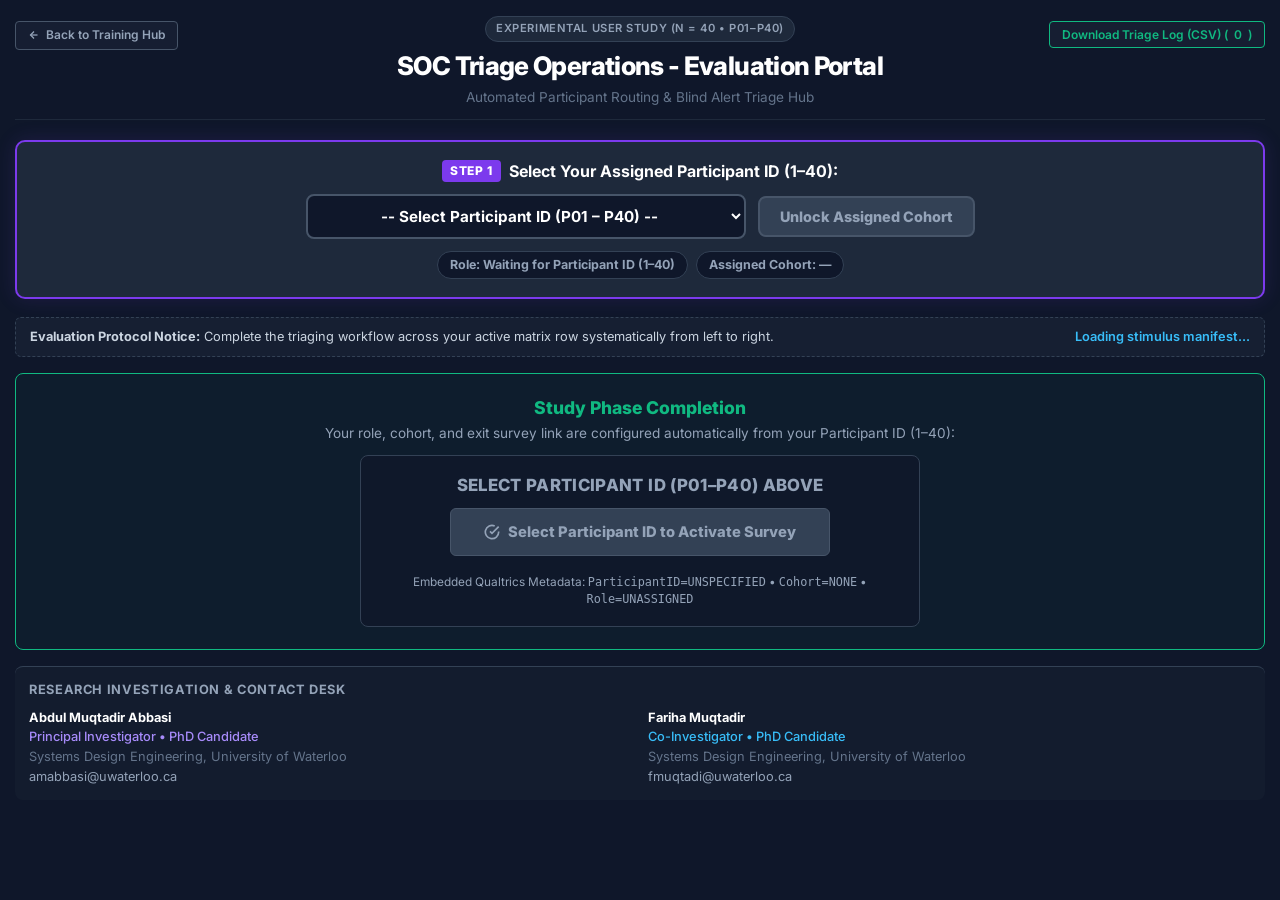
==== commit 7d18c954: "Rename index.html to index1.html" ====
--- a/index1.html
+++ b/index1.html
@@ -840,7 +840,7 @@
     <header>
       <div class="badge">Experimental User Study (N = 40 &bull; P01–P40)</div>
       <h1>SOC Triage Operations - Evaluation Portal</h1>
-      <div class="subtitle">Automated Participant Routing &amp; Target Verification Hub</div>
+      <div class="subtitle">Automated Participant Routing &amp; Blind Alert Triage Hub</div>
 
       <div class="nav-container">
         <a href="index.html" class="btn-nav-back">
@@ -940,14 +940,14 @@
     </div>
   </div>
 
-  <!-- ALERT TRIAGE EVALUATION MODAL -->
+  <!-- ALERT TRIAGE EVALUATION MODAL (BLIND SUBJECT/DATE UI + FULL CSV TELEMETRY) -->
   <div id="triageModal" class="image-modal">
     <div class="triage-modal-box">
-      <!-- Left Pane: Explanation Image (72vh) + Interactive Zoom + Hidden-by-Default Playbook -->
+      <!-- Left Pane: Explanation Image + Interactive Zoom + Hidden-by-Default Playbook -->
       <div class="triage-img-pane">
         <div class="zoom-toolbar">
           <div style="display:flex;align-items:center;gap:8px;flex-wrap:wrap;">
-            <span id="triageModalTitle" style="color:#ffffff;font-weight:700;font-size:0.88rem;">Alert Review</span>
+            <span id="triageModalTitle" style="color:#ffffff;font-weight:700;font-size:0.88rem;">Subject 1 &bull; Alert 1</span>
             <span id="triageDesignBadge" class="badge" style="margin:0;">Design A</span>
           </div>
           <div class="zoom-btn-group">
@@ -1053,7 +1053,7 @@
             </div>
           </div>
 
-          <!-- Q2: Primary Behavioral Indicator (Bottom-Up Evidence Extraction First, No Scenario Hints) -->
+          <!-- Q2: Primary Behavioral Indicator -->
           <div class="form-section">
             <label class="sec-lbl" for="primaryCue">2. Primary Behavioral Indicator (Strongest Driver):</label>
             <select id="primaryCue" class="triage-select">
@@ -1072,7 +1072,7 @@
             </select>
           </div>
 
-          <!-- Q3: Secondary / Co-Occurring Indicators (Auto-Excludes Q2 Primary Choice) -->
+          <!-- Q3: Secondary / Co-Occurring Indicators -->
           <div class="form-section">
             <label class="sec-lbl">3. Secondary / Co-Occurring Indicators (Check all additional cues):</label>
             <div class="checkbox-grid" id="secondaryCueGroup">
@@ -1091,7 +1091,7 @@
             </div>
           </div>
 
-          <!-- Q4: Suspected Scenario / Pattern Type (Synthesized from Primary + Secondary Cues) -->
+          <!-- Q4: Suspected Scenario / Pattern Type -->
           <div class="form-section">
             <label class="sec-lbl" for="scenarioHypothesis">4. Suspected Scenario / Pattern Type:</label>
             <select id="scenarioHypothesis" class="triage-select">
@@ -1107,7 +1107,7 @@
             </select>
           </div>
 
-          <!-- Q5: Overall Decision Confidence (Final Metacognitive Rating) -->
+          <!-- Q5: Overall Decision Confidence -->
           <div class="form-section">
             <div style="display:flex;justify-content:space-between;align-items:center;margin-bottom:4px;">
               <label class="sec-lbl" for="confidenceRange" style="margin:0;">
@@ -1166,57 +1166,58 @@
       ANALYST: 'https://uwaterloo.ca1.qualtrics.com/jfe/form/SV_es8HRdyIVOMqW6q'
     };
 
+    // Internal mapping (cert_id & scenario remain completely hidden from UI text, logged only to CSV)
     const COHORT_MATRIX = {
       'cohort-1': {
         title: 'Testing Cohort Group 1',
         shortCode: 'C1',
         orderCode: 'A_A_A_B_B',
-        composition: 'Participants P01–P10 (P01–P05 Students/Staff • P06–P10 SOC Analysts) • Order: A, A, A (Benign), B, B',
+        composition: 'Participants P01–P10 (P01–P05 Students/Staff • P06–P10 SOC Analysts)',
         slots: [
-          { cert_id: 'ALT1465', scenario: 'S1', label: 'User Profile ALT1465', design: 'A' },
-          { cert_id: 'CIF1430', scenario: 'S2', label: 'User Profile CIF1430', design: 'A' },
-          { cert_id: 'AAB1302', scenario: 'BENIGN', label: 'User Profile AAB1302', design: 'A' },
-          { cert_id: 'CRD0272', scenario: 'S3', label: 'User Profile CRD0272', design: 'B' },
-          { cert_id: 'AMC1883', scenario: 'S4', label: 'User Profile AMC1883', design: 'B' },
+          { cert_id: 'ALT1465', scenario: 'S1', design: 'A' },
+          { cert_id: 'CIF1430', scenario: 'S2', design: 'A' },
+          { cert_id: 'AAB1302', scenario: 'BENIGN', design: 'A' },
+          { cert_id: 'CRD0272', scenario: 'S3', design: 'B' },
+          { cert_id: 'AMC1883', scenario: 'S4', design: 'B' },
         ]
       },
       'cohort-2': {
         title: 'Testing Cohort Group 2',
         shortCode: 'C2',
         orderCode: 'B_B_A_A_A',
-        composition: 'Participants P11–P20 (P11–P15 Students/Staff • P16–P20 SOC Analysts) • Order: B, B, A (Benign), A, A',
+        composition: 'Participants P11–P20 (P11–P15 Students/Staff • P16–P20 SOC Analysts)',
         slots: [
-          { cert_id: 'CIF1430', scenario: 'S2', label: 'User Profile CIF1430', design: 'B' },
-          { cert_id: 'ALT1465', scenario: 'S1', label: 'User Profile ALT1465', design: 'B' },
-          { cert_id: 'AAB1302', scenario: 'BENIGN', label: 'User Profile AAB1302', design: 'A' },
-          { cert_id: 'AMC1883', scenario: 'S4', label: 'User Profile AMC1883', design: 'A' },
-          { cert_id: 'CRD0272', scenario: 'S3', label: 'User Profile CRD0272', design: 'A' },
+          { cert_id: 'CIF1430', scenario: 'S2', design: 'B' },
+          { cert_id: 'ALT1465', scenario: 'S1', design: 'B' },
+          { cert_id: 'AAB1302', scenario: 'BENIGN', design: 'A' },
+          { cert_id: 'AMC1883', scenario: 'S4', design: 'A' },
+          { cert_id: 'CRD0272', scenario: 'S3', design: 'A' },
         ]
       },
       'cohort-3': {
         title: 'Testing Cohort Group 3',
         shortCode: 'C3',
         orderCode: 'A_A_B_B_B',
-        composition: 'Participants P21–P30 (P21–P25 Students/Staff • P26–P30 SOC Analysts) • Order: A, A, B (Benign), B, B',
+        composition: 'Participants P21–P30 (P21–P25 Students/Staff • P26–P30 SOC Analysts)',
         slots: [
-          { cert_id: 'CRD0272', scenario: 'S3', label: 'User Profile CRD0272', design: 'A' },
-          { cert_id: 'AMC1883', scenario: 'S4', label: 'User Profile AMC1883', design: 'A' },
-          { cert_id: 'AAB1302', scenario: 'BENIGN', label: 'User Profile AAB1302', design: 'B' },
-          { cert_id: 'ALT1465', scenario: 'S1', label: 'User Profile ALT1465', design: 'B' },
-          { cert_id: 'CIF1430', scenario: 'S2', label: 'User Profile CIF1430', design: 'B' },
+          { cert_id: 'CRD0272', scenario: 'S3', design: 'A' },
+          { cert_id: 'AMC1883', scenario: 'S4', design: 'A' },
+          { cert_id: 'AAB1302', scenario: 'BENIGN', design: 'B' },
+          { cert_id: 'ALT1465', scenario: 'S1', design: 'B' },
+          { cert_id: 'CIF1430', scenario: 'S2', design: 'B' },
         ]
       },
       'cohort-4': {
         title: 'Testing Cohort Group 4',
         shortCode: 'C4',
         orderCode: 'B_B_B_A_A',
-        composition: 'Participants P31–P40 (P31–P35 Students/Staff • P36–P40 SOC Analysts) • Order: B, B, B (Benign), A, A',
+        composition: 'Participants P31–P40 (P31–P35 Students/Staff • P36–P40 SOC Analysts)',
         slots: [
-          { cert_id: 'AMC1883', scenario: 'S4', label: 'User Profile AMC1883', design: 'B' },
-          { cert_id: 'CRD0272', scenario: 'S3', label: 'User Profile CRD0272', design: 'B' },
-          { cert_id: 'AAB1302', scenario: 'BENIGN', label: 'User Profile AAB1302', design: 'B' },
-          { cert_id: 'CIF1430', scenario: 'S2', label: 'User Profile CIF1430', design: 'A' },
-          { cert_id: 'ALT1465', scenario: 'S1', label: 'User Profile ALT1465', design: 'A' },
+          { cert_id: 'AMC1883', scenario: 'S4', design: 'B' },
+          { cert_id: 'CRD0272', scenario: 'S3', design: 'B' },
+          { cert_id: 'AAB1302', scenario: 'BENIGN', design: 'B' },
+          { cert_id: 'CIF1430', scenario: 'S2', design: 'A' },
+          { cert_id: 'ALT1465', scenario: 'S1', design: 'A' },
         ]
       }
     };
@@ -1242,137 +1243,25 @@
       const cohortIndex = Math.floor((idNum - 1) / 10) + 1;
       const withinCohortSlot = ((idNum - 1) % 10) + 1;
       const isStudent = withinCohortSlot <= 5;
-      const cohortId = `cohort-${cohortIndex}`;
-      const cohortCfg = COHORT_MATRIX[cohortId];
-      const paddedId = `P${String(idNum).padStart(2, '0')}`;
-      const compositeId = `${paddedId}_${cohortCfg.shortCode}_${isStudent ? 'STU' : 'SOC'}`;
-
-      return {
-        globalId: idNum,
-        paddedId,
-        compositeId,
-        withinCohortSlot,
-        cohortIndex,
-        cohortId,
-        cohortTitle: cohortCfg.title,
-        orderCode: cohortCfg.orderCode,
-        isStudent,
-        roleCode: isStudent ? 'Student_Staff' : 'SOC_Analyst',
-        roleDisplay: isStudent ? 'University Student / Staff' : 'Professional SOC Analyst'
-      };
-    }
-
-    function populateParticipantDropdown() {
-      const sel = document.getElementById('participantIdSelect');
-      for (let c = 1; c <= 4; c++) {
-        const og = document.createElement('optgroup');
-        const startId = (c - 1) * 10 + 1;
-        const endId = c * 10;
-        og.label = `Cohort ${c} (P${String(startId).padStart(2, '0')}–P${String(endId).padStart(2, '0')})`;
+      const cohortId = `cohort-${cohortIndex}`; const cohortCfg = COHORT_MATRIX[cohortId]; const paddedId = `P${String(idNum).padStart(2, '0')}`;
+      const compositeId = `${paddedId}_${cohortCfg.shortCode}_${isStudent ? 'STU' : 'SOC'}`;  return { globalId: idNum, paddedId, compositeId, withinCohortSlot, cohortIndex, cohortId, cohortTitle: cohortCfg.title, orderCode: cohortCfg.orderCode, isStudent, roleCode: isStudent ? 'Student_Staff' : 'SOC_Analyst', roleDisplay: isStudent ? 'University Student / Staff' : 'Professional SOC Analyst' }; }  function populateParticipantDropdown() { const sel = document.getElementById('participantIdSelect'); for (let c = 1; c <= 4; c++) { const og = document.createElement('optgroup'); const startId = (c - 1) * 10 + 1; const endId = c * 10; og.label = `Cohort ${c} (P${String(startId).padStart(2, '0')}–P${String(endId).padStart(2, '0')})`;
         for (let i = startId; i <= endId; i++) {
           const info = resolveParticipantAssignment(i);
           const opt = document.createElement('option');
           opt.value = String(i);
-          opt.textContent = `${info.paddedId} — ${info.roleDisplay} (${info.cohortTitle})`;
-          og.appendChild(opt);
-        }
-        sel.appendChild(og);
-      }
-    }
-
-    function applyZoom(pct) {
-      const img = document.getElementById('triageTargetImg');
-      const viewport = document.getElementById('triageImgViewport');
-      const label = document.getElementById('zoomLevelLabel');
-
-      if (pct <= 100) {
-        currentZoomPct = 100;
-        img.style.width = 'auto';
-        img.style.maxWidth = '100%';
-        img.style.maxHeight = '72vh';
-        img.style.margin = '0 auto';
-        img.style.cursor = 'zoom-in';
-        viewport.scrollTop = 0;
-        viewport.scrollLeft = 0;
-        label.textContent = '100% (Fit)';
-      } else {
-        currentZoomPct = Math.min(250, pct);
-        img.style.maxWidth = 'none';
-        img.style.maxHeight = 'none';
-        img.style.width = `${currentZoomPct}%`;
+          opt.textContent = `${info.paddedId} —${info.roleDisplay} (${info.cohortTitle})`; og.appendChild(opt); } sel.appendChild(og); } }  function applyZoom(pct) { const img = document.getElementById('triageTargetImg'); const viewport = document.getElementById('triageImgViewport'); const label = document.getElementById('zoomLevelLabel');  if (pct <= 100) { currentZoomPct = 100; img.style.width = 'auto'; img.style.maxWidth = '100\%'; img.style.maxHeight = '72vh'; img.style.margin = '0 auto'; img.style.cursor = 'zoom-in'; viewport.scrollTop = 0; viewport.scrollLeft = 0; label.textContent = '100\% (Fit)'; } else { currentZoomPct = Math.min(250, pct); img.style.maxWidth = 'none'; img.style.maxHeight = 'none'; img.style.width = `${currentZoomPct}%`;
         img.style.margin = '0';
         img.style.cursor = 'zoom-out';
-        label.textContent = `${currentZoomPct}%`;
-      }
-    }
-
-    function syncSecondaryExclusions() {
-      const selectedPrimary = document.getElementById('primaryCue').value;
-      document.querySelectorAll('input[name="secondaryCue"]').forEach(cb => {
-        const isSame = selectedPrimary && selectedPrimary !== 'prefer_not_to_answer' && cb.value === selectedPrimary;
-        if (isSame) {
-          cb.checked = false;
-          cb.disabled = true;
-          cb.parentElement.style.opacity = '0.42';
-          cb.parentElement.title = 'Already selected as Primary Indicator';
-        } else {
-          cb.disabled = false;
-          cb.parentElement.style.opacity = '1';
-          cb.parentElement.title = '';
-        }
-      });
-    }
-
-    function syncAssignmentAndSurvey() {
-      const rawVal = document.getElementById('participantIdSelect').value;
-      const info = resolveParticipantAssignment(rawVal);
-
-      const roleChip = document.getElementById('roleStatusChip');
-      const cohortChip = document.getElementById('cohortStatusChip');
-      const unlockBtn = document.getElementById('btnUnlockAssignedCohort');
-      const titleEl = document.getElementById('surveyRoleTitle');
-      const btnEl = document.getElementById('btnDynamicSurvey');
-      const labelEl = document.getElementById('surveyBtnLabel');
-      const previewEl = document.getElementById('surveyParamPreview');
-
-      const rows = Object.values(triageResponses);
-      const totalCompleted = rows.length;
-      const escalatedCount = rows.filter(r => r.decision === 'THREAT').length;
-      const dismissedCount = rows.filter(r => r.decision === 'BENIGN').length;
-      const preferNotCount = rows.filter(r => r.decision === 'PREFER_NOT_TO_ANSWER').length;
-      const meanRtMs = totalCompleted > 0
-        ? Math.round(rows.reduce((sum, r) => sum + Number(r.reaction_time_ms || 0), 0) / totalCompleted)
-        : 0;
-
-      if (!info) {
-        roleChip.className = 'role-chip';
-        roleChip.textContent = 'Role: Waiting for Participant ID (1–40)';
-        cohortChip.className = 'role-chip';
-        cohortChip.textContent = 'Assigned Cohort: —';
-        unlockBtn.disabled = true;
-        unlockBtn.textContent = 'Unlock Assigned Cohort';
-
-        titleEl.className = 'survey-role-title';
-        titleEl.textContent = 'Select Participant ID (P01–P40) Above';
-        btnEl.className = 'survey-btn disabled-survey';
-        btnEl.href = '#';
-        labelEl.textContent = 'Select Participant ID to Activate Survey';
-        previewEl.innerHTML =
-          'Embedded Qualtrics Metadata: <code>ParticipantID=UNSPECIFIED</code> &bull; <code>Cohort=NONE</code> &bull; <code>Role=UNASSIGNED</code>';
-        return;
-      }
-
-      roleChip.className = `role-chip ${info.isStudent ? 'student' : 'analyst'}`;
-      roleChip.textContent = `Role: ${info.roleDisplay} (Slot ${info.withinCohortSlot}/10)`;
+        label.textContent = `${currentZoomPct}\%`; } }  function syncSecondaryExclusions() { const selectedPrimary = document.getElementById('primaryCue').value; document.querySelectorAll('input[name="secondaryCue"]').forEach(cb => { const isSame = selectedPrimary && selectedPrimary !== 'prefer_not_to_answer' && cb.value === selectedPrimary; if (isSame) { cb.checked = false; cb.disabled = true; cb.parentElement.style.opacity = '0.42'; cb.parentElement.title = 'Already selected as Primary Indicator'; } else { cb.disabled = false; cb.parentElement.style.opacity = '1'; cb.parentElement.title = ''; } }); }  function syncAssignmentAndSurvey() { const rawVal = document.getElementById('participantIdSelect').value; const info = resolveParticipantAssignment(rawVal);  const roleChip = document.getElementById('roleStatusChip'); const cohortChip = document.getElementById('cohortStatusChip'); const unlockBtn = document.getElementById('btnUnlockAssignedCohort'); const titleEl = document.getElementById('surveyRoleTitle'); const btnEl = document.getElementById('btnDynamicSurvey'); const labelEl = document.getElementById('surveyBtnLabel'); const previewEl = document.getElementById('surveyParamPreview');  const rows = Object.values(triageResponses); const totalCompleted = rows.length; const escalatedCount = rows.filter(r => r.decision === 'THREAT').length; const dismissedCount = rows.filter(r => r.decision === 'BENIGN').length; const preferNotCount = rows.filter(r => r.decision === 'PREFER_NOT_TO_ANSWER').length; const meanRtMs = totalCompleted > 0 ? Math.round(rows.reduce((sum, r) => sum + Number(r.reaction_time_ms \vert{}\vert{} 0), 0) / totalCompleted) : 0;  if (!info) { roleChip.className = 'role-chip'; roleChip.textContent = 'Role: Waiting for Participant ID (1–40)'; cohortChip.className = 'role-chip'; cohortChip.textContent = 'Assigned Cohort: —'; unlockBtn.disabled = true; unlockBtn.textContent = 'Unlock Assigned Cohort';  titleEl.className = 'survey-role-title'; titleEl.textContent = 'Select Participant ID (P01–P40) Above'; btnEl.className = 'survey-btn disabled-survey'; btnEl.href = '#'; labelEl.textContent = 'Select Participant ID to Activate Survey'; previewEl.innerHTML = 'Embedded Qualtrics Metadata: <code>ParticipantID=UNSPECIFIED</code> &bull; <code>Cohort=NONE</code> &bull; <code>Role=UNASSIGNED</code>'; return; }  roleChip.className = `role-chip ${info.isStudent ? 'student' : 'analyst'}`;
+      roleChip.textContent = `Role: ${info.roleDisplay} (Slot${info.withinCohortSlot}/10)`;
 
       const isAlreadyUnlocked = unlockedCohortId === info.cohortId;
       cohortChip.className = 'role-chip cohort-pill';
-      cohortChip.textContent = `Assigned: ${info.cohortTitle} ${isAlreadyUnlocked ? '(Unlocked ✓)' : '(Locked)'}`;
+      cohortChip.textContent = `Assigned: ${info.cohortTitle}${isAlreadyUnlocked ? '(Unlocked ✓)' : '(Locked)'}`;
 
       unlockBtn.disabled = false;
       unlockBtn.textContent = isAlreadyUnlocked
-        ? `${info.cohortTitle} Unlocked ✓`
-        : `Unlock ${info.cohortTitle}`;
+        ? `${info.cohortTitle} Unlocked ✓` : `Unlock ${info.cohortTitle}`;
 
       const baseUrl = info.isStudent ? SURVEY_URLS.STUDENT : SURVEY_URLS.ANALYST;
       const urlObj = new URL(baseUrl);
@@ -1401,8 +1290,7 @@
       btnEl.className = 'survey-btn';
       btnEl.href = urlObj.toString();
       previewEl.innerHTML =
-        `Active Qualtrics Metadata: <code>ParticipantID=${info.compositeId}</code> &bull; ` +
-        `<code>Cohort=${info.cohortId}</code> &bull; <code>Role=${info.roleCode}</code> &bull; <code>TrialsCompleted=${totalCompleted}</code>`;
+        `Active Qualtrics Metadata: <code>ParticipantID=${info.compositeId}</code> &bull; ` + `<code>Cohort=${info.cohortId}</code> &bull; <code>Role=${info.roleCode}</code> &bull; <code>TrialsCompleted=${totalCompleted}</code>`;
     }
 
     function triggerCohortUnlockFlow(targetCohortId) {
@@ -1436,44 +1324,21 @@
       const statusEl = document.getElementById('manifestStatus');
       try {
         const res = await fetch('./data/testing_manifest.json');
-        if (!res.ok) throw new Error(`HTTP ${res.status}`);
-        const data = await res.json();
-        manifestTrials = (data.trials || []).map(t => ({
-          ...t,
-          imgA: `./data/testing/design_A_zscore/${basename(t.design_A_path)}`,
-          imgB: `./data/testing/design_B_shap/${basename(t.design_B_path)}`
-        }));
-        statusEl.textContent = `Ready: ${manifestTrials.length} Stimuli Loaded across 5 Users`;
+        if (!res.ok) throw new Error(`HTTP ${res.status}`); const data = await res.json(); manifestTrials = (data.trials \vert{}\vert{} []).map(t => ({ ...t, imgA: `./data/testing/design_A_zscore/${basename(t.design_A_path)}`,
+          imgB: `./data/testing/design_B_shap/${basename(t.design_B_path)}` })); statusEl.textContent = `Ready: ${manifestTrials.length} Blind Evaluation Alerts Loaded`;
         renderAllCohorts();
       } catch (err) {
         statusEl.style.color = '#f87171';
-        statusEl.textContent = `Error loading ./data/testing_manifest.json (${err.message})`;
-      }
-    }
-
-    function renderAllCohorts() {
-      Object.entries(COHORT_MATRIX).forEach(([cohortId, cfg]) => {
-        const container = document.getElementById(cohortId);
-        let cardsHtml = '';
-
-        cfg.slots.forEach((slot, sIdx) => {
-          const userTrials = manifestTrials.filter(t => t.cert_id === slot.cert_id);
-          const isA = slot.design === 'A';
-          const designLabel = isA
-            ? 'System Evaluation - Design A (Z-Score)'
-            : 'System Evaluation - Design B (SHAP)';
-
-          let trialBtnsHtml = '';
-          userTrials.forEach((tr, tIdx) => {
-            const key = `${cohortId}__${slot.cert_id}__${tr.trial_id}`;
+        statusEl.textContent = `Error loading ./data/testing_manifest.json (${err.message})`; } }  function renderAllCohorts() { Object.entries(COHORT_MATRIX).forEach(([cohortId, cfg]) => { const container = document.getElementById(cohortId); let cardsHtml = '';  cfg.slots.forEach((slot, sIdx) => { const userTrials = manifestTrials.filter(t => t.cert_id === slot.cert_id); const isA = slot.design === 'A'; const designLabel = isA ? 'System Evaluation - Design A (Z-Score)' : 'System Evaluation - Design B (SHAP)';  // Blind Alert labels: show only "Alert 1", "Alert 2", etc. (zero date/user leakage) let trialBtnsHtml = ''; userTrials.forEach((tr, tIdx) => { const key = `${cohortId}__${slot.cert_id}__${tr.trial_id}`;
             const isDone = Boolean(triageResponses[key]);
             trialBtnsHtml += `
               <button type="button"
                 class="dashboard-btn ${isA ? '' : 'design-b-btn'} ${isDone ? 'completed' : ''}"
                 data-cohort="${cohortId}"
                 data-slot="${sIdx}"
+                data-alert-num="${tIdx + 1}"
                 data-trial-id="${tr.trial_id}">
-                <span>Alert ${tIdx + 1}: ${tr.date}</span>
+                <span>Alert ${tIdx + 1}</span>
                 <span class="trial-status-dot">${isDone ? 'Reviewed ✓' : 'Inspect'}</span>
               </button>
             `;
@@ -1482,16 +1347,17 @@
           const cmPath = `./data/confusion_matrices/confusion_matrix_${slot.scenario}_${slot.cert_id}.png`;
           const bsPath = `./data/beeswarms/beeswarm_${slot.scenario}_${slot.cert_id}.png`;
 
+          // Blind Subject labels: show only "Subject 1" .. "Subject 5"
           cardsHtml += `
             <div class="user-card ${isA ? 'border-a' : 'border-b'}">
               <div>
                 <div class="user-title">
-                  <span>User ${slot.cert_id}</span>
-                  <span class="scen-badge">Case ${sIdx + 1}</span>
+                  <span>Subject ${sIdx + 1}</span>
+                  <span class="scen-badge">Case ${sIdx + 1} of 5</span>
                 </div>
                 <div class="user-subtitle ${isA ? 'design-a' : 'design-b'}">${designLabel}</div>
                 <div class="trial-btn-list">
-                  ${trialBtnsHtml || '<span style="font-size:0.75rem;color:#64748b;">No trials found</span>'}
+                  ${trialBtnsHtml || '<span style="font-size:0.75rem;color:#64748b;">No alerts found</span>'}
                 </div>
               </div>
 
@@ -1548,12 +1414,13 @@
         btn.addEventListener('click', function () {
           const cohortId = this.getAttribute('data-cohort');
           const slotIdx = parseInt(this.getAttribute('data-slot'), 10);
+          const alertNum = parseInt(this.getAttribute('data-alert-num'), 10);
           const trialId = this.getAttribute('data-trial-id');
           const slot = COHORT_MATRIX[cohortId].slots[slotIdx];
           const trial = manifestTrials.find(t => t.trial_id === trialId);
           if (!trial) return;
 
-          activeTrialContext = { cohortId, slot, trial };
+          activeTrialContext = { cohortId, slot, slotIdx, alertNum, trial };
           trialOpenTimestamp = performance.now();
           playbookOpenedCount = 0;
           applyZoom(100);
@@ -1566,8 +1433,9 @@
           const threshVal = Number(trial.threshold);
           const flagged = scoreVal >= threshVal;
 
+          // Blind modal title: no cert_id, no scenario, no date
           document.getElementById('triageModalTitle').textContent =
-            `${slot.label} • Alert Date: ${trial.date} (${trial.day_of_week})`;
+            `Subject ${slotIdx + 1} • Alert ${alertNum}`;
 
           const badge = document.getElementById('triageDesignBadge');
           badge.textContent = isA
@@ -1618,240 +1486,4 @@
                 <strong style="color:#93c5fd;">${efxText}</strong>
               </div>
               <div>
-                <span>AE Score / Cutoff (&tau;)</span>
-                <strong style="color:${flagged ? '#f59e0b' : '#34d399'};">
-                  ${scoreVal.toFixed(4)} / ${threshVal.toFixed(4)}
-                </strong>
-              </div>
-            `;
-          }
-
-          document.getElementById('triageTargetImg').src = isA ? trial.imgA : trial.imgB;
-
-          // Reset all 5 fields
-          document.querySelectorAll('input[name="decision"]').forEach(r => r.checked = false);
-          document.getElementById('primaryCue').value = '';
-          document.querySelectorAll('input[name="secondaryCue"]').forEach(cb => cb.checked = false);
-          syncSecondaryExclusions();
-          document.getElementById('scenarioHypothesis').value = '';
-          document.getElementById('confidenceRange').value = 50;
-          document.getElementById('confidenceRange').disabled = false;
-          document.getElementById('confidenceVal').textContent = '50%';
-          document.getElementById('confPreferNot').checked = false;
-          document.getElementById('triageValidationMsg').style.display = 'none';
-
-          // Restore previous response if re-opening a reviewed trial
-          const key = `${cohortId}__${slot.cert_id}__${trial.trial_id}`;
-          const prev = triageResponses[key];
-          if (prev) {
-            const dRadio = document.querySelector(`input[name="decision"][value="${prev.decision}"]`);
-            if (dRadio) dRadio.checked = true;
-            document.getElementById('primaryCue').value = prev.primary_indicator || '';
-            syncSecondaryExclusions();
-
-            const prevSec = (prev.secondary_indicators || '').split(';').filter(Boolean);
-            document.querySelectorAll('input[name="secondaryCue"]').forEach(cb => {
-              if (!cb.disabled) cb.checked = prevSec.includes(cb.value);
-            });
-
-            document.getElementById('scenarioHypothesis').value = prev.scenario_hypothesis || '';
-
-            if (prev.confidence === 'prefer_not_to_answer') {
-              document.getElementById('confPreferNot').checked = true;
-              document.getElementById('confidenceRange').disabled = true;
-              document.getElementById('confidenceVal').textContent = 'Prefer not to answer';
-            } else {
-              document.getElementById('confidenceRange').value = prev.confidence;
-              document.getElementById('confidenceVal').textContent = `${prev.confidence}%`;
-            }
-          }
-
-          document.getElementById('triageModal').style.display = 'flex';
-        });
-      });
-    }
-
-    document.getElementById('primaryCue').addEventListener('change', syncSecondaryExclusions);
-
-    document.getElementById('confidenceRange').addEventListener('input', function () {
-      document.getElementById('confidenceVal').textContent = `${this.value}%`;
-    });
-    document.getElementById('confPreferNot').addEventListener('change', function () {
-      const slider = document.getElementById('confidenceRange');
-      const valSpan = document.getElementById('confidenceVal');
-      slider.disabled = this.checked;
-      valSpan.textContent = this.checked ? 'Prefer not to answer' : `${slider.value}%`;
-    });
-
-    document.getElementById('btnZoomIn').addEventListener('click', () => applyZoom(currentZoomPct + 25));
-    document.getElementById('btnZoomOut').addEventListener('click', () => applyZoom(currentZoomPct - 25));
-    document.getElementById('btnZoomReset').addEventListener('click', () => applyZoom(100));
-    document.getElementById('triageTargetImg').addEventListener('click', () => {
-      applyZoom(currentZoomPct === 100 ? 160 : 100);
-    });
-    document.getElementById('btnFullLightbox').addEventListener('click', () => {
-      const src = document.getElementById('triageTargetImg').src;
-      if (src) {
-        document.getElementById('modalTargetImg').src = src;
-        document.getElementById('matrixModal').style.display = 'flex';
-      }
-    });
-    document.getElementById('btnToggleRefTable').addEventListener('click', function () {
-      const box = document.getElementById('refTableContainer');
-      const isHidden = box.style.display === 'none';
-      if (isHidden) playbookOpenedCount += 1;
-      box.style.display = isHidden ? 'block' : 'none';
-      this.textContent = isHidden ? 'Hide Playbook' : 'Show Playbook';
-    });
-
-    document.getElementById('btnSaveTriage').addEventListener('click', () => {
-      if (!activeTrialContext) return;
-      const decision = document.querySelector('input[name="decision"]:checked')?.value;
-      const primaryCue = document.getElementById('primaryCue').value;
-      const secondaryCues = Array.from(document.querySelectorAll('input[name="secondaryCue"]:checked')).map(cb => cb.value);
-      const scenHyp = document.getElementById('scenarioHypothesis').value;
-      const confSkip = document.getElementById('confPreferNot').checked;
-      const confidenceVal = confSkip ? 'prefer_not_to_answer' : document.getElementById('confidenceRange').value;
-
-      if (!decision || !primaryCue || !scenHyp) {
-        document.getElementById('triageValidationMsg').style.display = 'block';
-        return;
-      }
-
-      const { cohortId, slot, trial } = activeTrialContext;
-      const info = resolveParticipantAssignment(document.getElementById('participantIdSelect').value);
-      const elapsedMs = Math.round(performance.now() - trialOpenTimestamp);
-      const key = `${cohortId}__${slot.cert_id}__${trial.trial_id}`;
-
-      triageResponses[key] = {
-        participant_id: info ? info.compositeId : 'UNSPECIFIED',
-        global_participant_num: info ? info.globalId : '',
-        within_cohort_slot: info ? info.withinCohortSlot : '',
-        participant_role: info ? info.roleCode : '',
-        cohort: cohortId,
-        design_locked: slot.design,
-        scenario: trial.scenario,
-        cert_id: trial.cert_id,
-        trial_id: trial.trial_id,
-        date: trial.date,
-        ground_truth_type: trial.alert_type,
-        anomaly_score: trial.anomaly_score,
-        threshold: trial.threshold,
-        shap_output_fx: trial.shap_output_value ?? '',
-        shap_expected_efx: trial.shap_expected_value ?? '',
-        decision: decision,
-        primary_indicator: primaryCue,
-        secondary_indicators: secondaryCues.join(';'),
-        scenario_hypothesis: scenHyp,
-        confidence: confidenceVal,
-        playbook_opened_count: playbookOpenedCount,
-        reaction_time_ms: elapsedMs,
-        timestamp_iso: new Date().toISOString()
-      };
-
-      document.getElementById('loggedCount').textContent = Object.keys(triageResponses).length;
-      document.getElementById('triageModal').style.display = 'none';
-      renderAllCohorts();
-    });
-
-    document.getElementById('btnExportSession').addEventListener('click', () => {
-      const rows = Object.values(triageResponses);
-      if (!rows.length) {
-        alert('No alert triage decisions recorded yet.');
-        return;
-      }
-      const headers = Object.keys(rows[0]);
-      const csv = [
-        headers.join(','),
-        ...rows.map(r => headers.map(h => `"${String(r[h] ?? '').replace(/"/g, '""')}"`).join(','))
-      ].join('\n');
-      const blob = new Blob([csv], { type: 'text/csv;charset=utf-8;' });
-      const url = URL.createObjectURL(blob);
-      const a = document.createElement('a');
-      const info = resolveParticipantAssignment(document.getElementById('participantIdSelect').value);
-      a.href = url;
-      a.download = `${info ? info.compositeId : 'participant'}_triage_results.csv`;
-      a.click();
-      URL.revokeObjectURL(url);
-    });
-
-    document.getElementById('participantIdSelect').addEventListener('change', function () {
-      const info = resolveParticipantAssignment(this.value);
-      syncAssignmentAndSurvey();
-      if (info) {
-        if (unlockedCohortId && unlockedCohortId !== info.cohortId) {
-          unlockedCohortId = '';
-          showOnlyCohort('');
-          syncAssignmentAndSurvey();
-        }
-        triggerCohortUnlockFlow(info.cohortId);
-      }
-    });
-
-    document.getElementById('btnUnlockAssignedCohort').addEventListener('click', () => {
-      const info = resolveParticipantAssignment(document.getElementById('participantIdSelect').value);
-      if (info) triggerCohortUnlockFlow(info.cohortId);
-    });
-
-    document.getElementById('btnDynamicSurvey').addEventListener('click', function (e) {
-      syncAssignmentAndSurvey();
-      const info = resolveParticipantAssignment(document.getElementById('participantIdSelect').value);
-      if (!info) {
-        e.preventDefault();
-        alert('Please select your assigned Participant ID (P01–P40) in Step 1 first.');
-        document.getElementById('participantIdSelect').focus();
-      }
-    });
-
-    const pModal = document.getElementById('passkeyModal');
-    const pField = document.getElementById('passkeyField');
-    const pCancel = document.getElementById('passkeyCancelBtn');
-    const pSubmit = document.getElementById('passkeySubmitBtn');
-
-    function verifyPasskey() {
-      const inputKey = pField.value.trim();
-      const correctKey = passkeyRegistry[pendingCohortId];
-
-      if (inputKey === correctKey) {
-        unlockedCohortId = pendingCohortId;
-        pModal.style.display = 'none';
-        showOnlyCohort(unlockedCohortId);
-        syncAssignmentAndSurvey();
-      } else {
-        pField.classList.remove('error-shake');
-        void pField.offsetWidth;
-        pField.classList.add('error-shake');
-        pField.value = '';
-        pField.focus();
-      }
-    }
-
-    pSubmit.addEventListener('click', verifyPasskey);
-    pField.addEventListener('keypress', (e) => { if (e.key === 'Enter') verifyPasskey(); });
-    pCancel.addEventListener('click', () => {
-      pModal.style.display = 'none';
-      pendingCohortId = '';
-    });
-
-    document.getElementById('modalClose').addEventListener('click', () => {
-      document.getElementById('matrixModal').style.display = 'none';
-      document.getElementById('modalTargetImg').src = '';
-    });
-    document.getElementById('matrixModal').addEventListener('click', (e) => {
-      if (e.target.id === 'matrixModal') {
-        e.currentTarget.style.display = 'none';
-        document.getElementById('modalTargetImg').src = '';
-      }
-    });
-    document.getElementById('triageClose').addEventListener('click', () => {
-      document.getElementById('triageModal').style.display = 'none';
-    });
-
-    document.addEventListener('DOMContentLoaded', () => {
-      populateParticipantDropdown();
-      initManifest();
-      syncAssignmentAndSurvey();
-    });
-  </script>
-</body>
-</html>
+                <span>AE Score
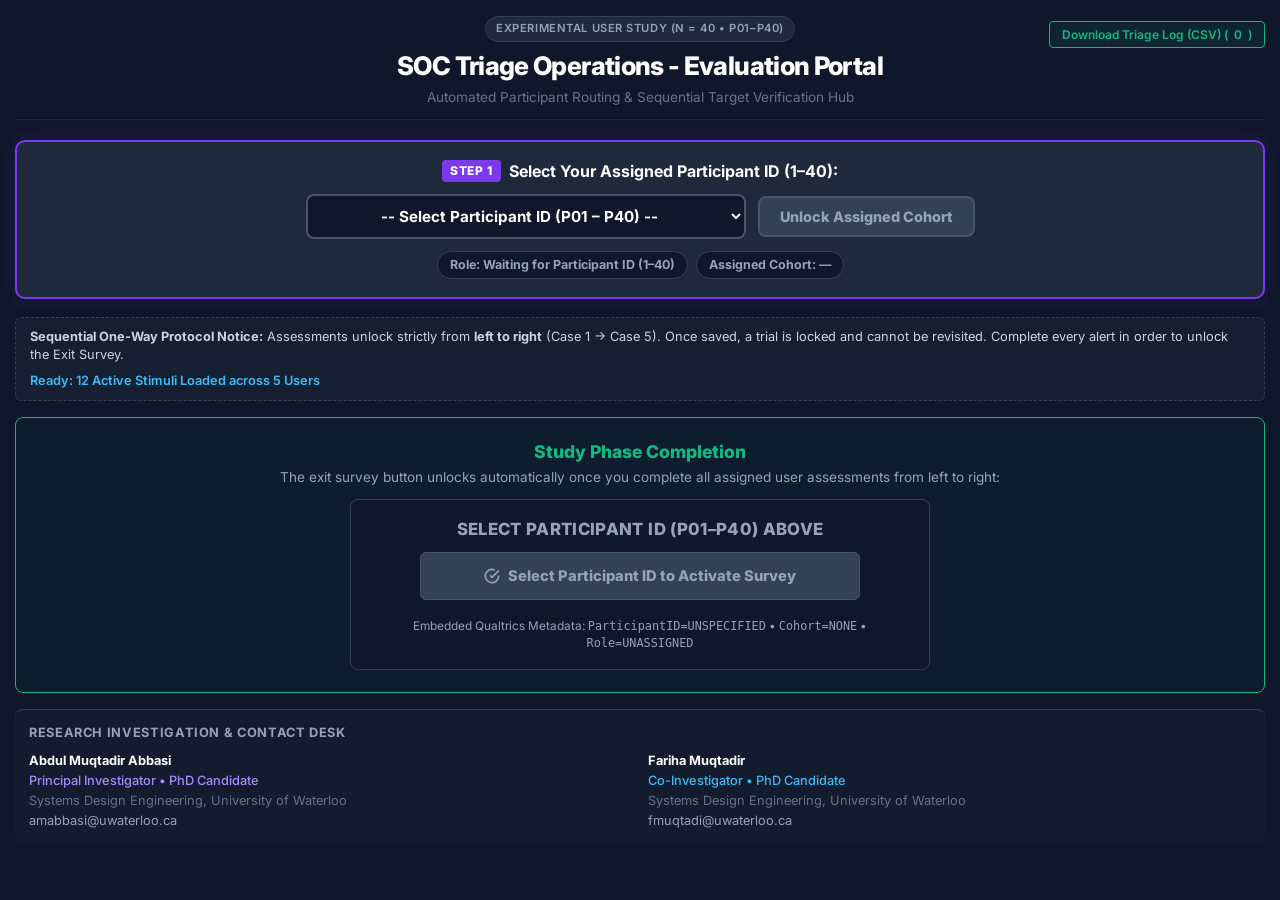
==== commit 95b189ba: "Rename index.html to index1.html" ====
--- a/index1.html
+++ b/index1.html
@@ -51,44 +51,36 @@
       font-size: 0.85rem;
     }
 
-    .nav-container {
+    .export-container {
       margin-top: 8px;
       display: flex;
       justify-content: center;
-      gap: 8px;
-    }
-    .btn-nav-back {
+    }
+    .btn-export {
       display: inline-flex;
       align-items: center;
       gap: 6px;
-      background: rgba(148, 163, 184, 0.05);
-      border: 1px solid #475569;
-      color: #94a3b8;
+      background: rgba(16, 185, 129, 0.08);
+      border: 1px solid #10b981;
+      color: #10b981;
       padding: 5px 12px;
       border-radius: 4px;
       font-size: 0.75rem;
       font-weight: 600;
-      text-decoration: none;
       cursor: pointer;
       transition: all 0.15s ease-in-out;
       font-family: inherit;
     }
-    .btn-nav-back:hover {
-      border-color: #cbd5e1;
+    .btn-export:hover {
+      background: rgba(16, 185, 129, 0.18);
       color: #ffffff;
-      background: rgba(255, 255, 255, 0.05);
     }
     @media (min-width: 768px) {
-      .nav-container {
-        position: absolute;
-        left: 0;
-        top: 6px;
-        margin-top: 0;
-      }
       .export-container {
         position: absolute;
         right: 0;
         top: 6px;
+        margin-top: 0;
       }
     }
 
@@ -272,9 +264,17 @@
       flex-direction: column;
       justify-content: space-between;
       border-top: 3px solid #64748b;
+      transition: opacity 0.2s ease, border-color 0.2s ease;
     }
     .user-card.border-a { border-top-color: #38bdf8; }
     .user-card.border-b { border-top-color: #f43f5e; }
+    .user-card.locked-card {
+      opacity: 0.48;
+      border-color: #1e293b;
+    }
+    .user-card.completed-card {
+      border-color: #047857;
+    }
 
     .user-title {
       font-size: 0.92rem;
@@ -330,9 +330,25 @@
       border-color: #9f1239;
     }
     .dashboard-btn.design-b-btn:hover { background: #9f1239; }
-    .dashboard-btn.completed {
+    .dashboard-btn:disabled {
+      background: #1e293b;
+      border-color: #334155;
+      color: #64748b;
+      cursor: not-allowed;
+    }
+    .dashboard-btn:disabled:hover {
+      background: #1e293b;
+    }
+    .dashboard-btn.completed,
+    .dashboard-btn.completed:disabled {
       background: #065f46;
       border-color: #047857;
+      color: #d1fae5;
+      opacity: 0.92;
+      cursor: default;
+    }
+    .dashboard-btn.completed:disabled:hover {
+      background: #065f46;
     }
     .trial-status-dot {
       font-size: 0.68rem;
@@ -415,7 +431,7 @@
       text-align: center;
     }
     .single-survey-card {
-      max-width: 560px;
+      max-width: 580px;
       margin: 12px auto 0;
       background: rgba(15, 23, 42, 0.75);
       border: 1px solid #334155;
@@ -451,7 +467,7 @@
       font-weight: 800;
       transition: all 0.15s;
       width: 100%;
-      max-width: 380px;
+      max-width: 440px;
       cursor: pointer;
     }
     .survey-btn:hover {
@@ -464,6 +480,7 @@
       border-color: #475569;
       color: #94a3b8;
       cursor: not-allowed;
+      pointer-events: none;
       box-shadow: none;
     }
 
@@ -545,8 +562,8 @@
       overflow-y: auto;
       padding: 16px;
       display: grid;
-      grid-template-columns: 1.55fr 1fr;
-      gap: 16px;
+      grid-template-columns: 1.48fr 1fr;
+      gap: 18px;
     }
     @media (max-width: 1120px) {
       .triage-modal-box { grid-template-columns: 1fr; }
@@ -589,19 +606,17 @@
     }
     .triage-img-viewport {
       width: 100%;
-      max-height: 72vh;
-      overflow: auto;
+      height: 70vh;
+      overflow-y: auto;
+      overflow-x: auto;
       background: #ffffff;
       border-radius: 4px;
-      text-align: center;
       position: relative;
+      border: 1px solid #334155;
     }
     .triage-img-viewport img {
-      width: auto;
-      max-width: 100%;
-      max-height: 72vh;
+      width: 100%;
       height: auto;
-      margin: 0 auto;
       display: block;
       cursor: zoom-in;
     }
@@ -670,36 +685,48 @@
       background: #0f172a;
       border: 1px solid #334155;
       border-radius: 8px;
-      padding: 14px;
+      padding: 16px;
       display: flex;
       flex-direction: column;
       justify-content: space-between;
+      max-height: 88vh;
+      overflow-y: auto;
     }
     .score-strip {
       display: grid;
       grid-template-columns: repeat(3, 1fr);
       gap: 8px;
       background: #1e293b;
-      padding: 8px 10px;
+      padding: 9px 11px;
       border-radius: 6px;
-      margin-bottom: 12px;
+      margin-bottom: 16px;
       font-size: 0.74rem;
     }
     .score-strip span { color: #94a3b8; display: block; }
     .score-strip strong { display: block; font-size: 0.88rem; color: #ffffff; margin-top: 2px; }
 
-    .form-section { margin-bottom: 11px; }
+    /* Clearly separated Q1–Q6 blocks */
+    .form-section {
+      margin-bottom: 16px;
+      padding-bottom: 14px;
+      border-bottom: 1px solid #1e293b;
+    }
+    .form-section:last-of-type {
+      border-bottom: none;
+      margin-bottom: 12px;
+      padding-bottom: 4px;
+    }
     .form-section label.sec-lbl {
       display: block;
-      font-size: 0.79rem;
+      font-size: 0.81rem;
       font-weight: 700;
-      color: #f1f5f9;
-      margin-bottom: 5px;
+      color: #f8fafc;
+      margin-bottom: 8px;
     }
     .choice-btn-group {
       display: flex;
       flex-direction: column;
-      gap: 5px;
+      gap: 6px;
     }
     .choice-opt {
       display: flex;
@@ -707,7 +734,7 @@
       gap: 8px;
       background: #1e293b;
       border: 1px solid #334155;
-      padding: 7px 10px;
+      padding: 7px 11px;
       border-radius: 6px;
       font-size: 0.78rem;
       cursor: pointer;
@@ -721,7 +748,7 @@
       border: 1px solid #475569;
       color: #ffffff;
       border-radius: 6px;
-      padding: 7px 9px;
+      padding: 8px 10px;
       font-family: inherit;
       font-size: 0.78rem;
       outline: none;
@@ -732,6 +759,7 @@
       display: flex;
       align-items: center;
       gap: 10px;
+      margin-top: 4px;
     }
     .slider-row input[type="range"] {
       flex: 1;
@@ -743,18 +771,44 @@
       justify-content: space-between;
       font-size: 0.7rem;
       color: #94a3b8;
-      margin-top: 2px;
+      margin-top: 4px;
+    }
+
+    /* Compact 1-5 Likert Bar for Explanation Helpfulness */
+    .likert-bar {
+      display: flex;
+      gap: 6px;
+      flex-wrap: wrap;
+    }
+    .likert-bar label {
+      flex: 1 1 auto;
+      text-align: center;
+      background: #1e293b;
+      border: 1px solid #334155;
+      padding: 6px 8px;
+      border-radius: 5px;
+      font-size: 0.75rem;
+      cursor: pointer;
+      transition: all 0.12s;
+    }
+    .likert-bar label:hover { border-color: #7c3aed; }
+    .likert-bar input { display: none; }
+    .likert-bar label:has(input:checked) {
+      background: #7c3aed;
+      border-color: #7c3aed;
+      color: #ffffff;
+      font-weight: 700;
     }
 
     .checkbox-grid {
       display: grid;
       grid-template-columns: 1fr 1fr;
-      gap: 5px;
+      gap: 6px 8px;
       background: #1e293b;
       border: 1px solid #334155;
       border-radius: 6px;
-      padding: 8px;
-      max-height: 175px;
+      padding: 9px 10px;
+      max-height: 165px;
       overflow-y: auto;
     }
     @media (max-width: 560px) {
@@ -840,17 +894,10 @@
     <header>
       <div class="badge">Experimental User Study (N = 40 &bull; P01–P40)</div>
       <h1>SOC Triage Operations - Evaluation Portal</h1>
-      <div class="subtitle">Automated Participant Routing &amp; Blind Alert Triage Hub</div>
-
-      <div class="nav-container">
-        <a href="index.html" class="btn-nav-back">
-          <svg width="12" height="12" viewBox="0 0 24 24" fill="none" stroke="currentColor" stroke-width="2.5"><line x1="19" y1="12" x2="5" y2="12"/><polyline points="12 19 5 12 12 5"/></svg>
-          Back to Training Hub
-        </a>
-      </div>
+      <div class="subtitle">Automated Participant Routing &amp; Sequential Target Verification Hub</div>
 
       <div class="export-container">
-        <button type="button" id="btnExportSession" class="btn-nav-back" style="border-color:#10b981;color:#10b981;">
+        <button type="button" id="btnExportSession" class="btn-export">
           Download Triage Log (CSV) (<span id="loggedCount">0</span>)
         </button>
       </div>
@@ -877,7 +924,7 @@
     </div>
 
     <div class="instructions-box">
-      <div><strong>Evaluation Protocol Notice:</strong> Complete the triaging workflow across your active matrix row systematically from left to right.</div>
+      <div><strong>Sequential One-Way Protocol Notice:</strong> Assessments unlock strictly from <strong>left to right</strong> (Case 1 &rarr; Case 5). Once saved, a trial is locked and cannot be revisited. Complete every alert in order to unlock the Exit Survey.</div>
       <div id="manifestStatus" style="color:#38bdf8;font-weight:600;">Loading stimulus manifest...</div>
     </div>
 
@@ -887,11 +934,11 @@
     <div id="cohort-3" class="cohort-group-block"></div>
     <div id="cohort-4" class="cohort-group-block"></div>
 
-    <!-- SINGLE DYNAMIC EXIT SURVEY BLOCK (AUTO-SWITCHES BY PARTICIPANT ID 1-40) -->
+    <!-- SINGLE DYNAMIC EXIT SURVEY BLOCK (LOCKED UNTIL ALL COHORT ASSESSMENTS ARE COMPLETED) -->
     <div class="survey-section">
       <h2 style="color: #10b981; font-size: 1.1rem; font-weight: 800; margin-bottom: 4px;">Study Phase Completion</h2>
       <p style="color: #94a3b8; font-size: 0.85rem; margin-bottom: 4px;">
-        Your role, cohort, and exit survey link are configured automatically from your Participant ID (1–40):
+        The exit survey button unlocks automatically once you complete all assigned user assessments from left to right:
       </p>
 
       <div class="single-survey-card">
@@ -940,28 +987,28 @@
     </div>
   </div>
 
-  <!-- ALERT TRIAGE EVALUATION MODAL (BLIND SUBJECT/DATE UI + FULL CSV TELEMETRY) -->
+  <!-- ALERT TRIAGE EVALUATION MODAL -->
   <div id="triageModal" class="image-modal">
     <div class="triage-modal-box">
-      <!-- Left Pane: Explanation Image + Interactive Zoom + Hidden-by-Default Playbook -->
+      <!-- Left Pane: Full-Width Scrollable Explanation Image (70vh) + Zoom + Hidden-by-Default Playbook -->
       <div class="triage-img-pane">
         <div class="zoom-toolbar">
           <div style="display:flex;align-items:center;gap:8px;flex-wrap:wrap;">
-            <span id="triageModalTitle" style="color:#ffffff;font-weight:700;font-size:0.88rem;">Subject 1 &bull; Alert 1</span>
+            <span id="triageModalTitle" style="color:#ffffff;font-weight:700;font-size:0.88rem;">Alert Review</span>
             <span id="triageDesignBadge" class="badge" style="margin:0;">Design A</span>
           </div>
           <div class="zoom-btn-group">
             <button type="button" class="zoom-btn" id="btnZoomOut" title="Zoom Out">&minus;</button>
-            <button type="button" class="zoom-btn" id="btnZoomReset" title="Reset to Fit"><span id="zoomLevelLabel">100% (Fit)</span></button>
+            <button type="button" class="zoom-btn" id="btnZoomReset" title="Reset Width"><span id="zoomLevelLabel">100%</span></button>
             <button type="button" class="zoom-btn" id="btnZoomIn" title="Zoom In">+</button>
-            <button type="button" class="zoom-btn" id="btnFullLightbox" style="border-color:#38bdf8;color:#38bdf8;">Full-Screen Zoom</button>
+            <button type="button" class="zoom-btn" id="btnFullLightbox" style="border-color:#38bdf8;color:#38bdf8;">Full-Screen</button>
           </div>
         </div>
 
         <div id="designGuideBar" class="design-guide-bar"></div>
 
         <div class="triage-img-viewport" id="triageImgViewport">
-          <img id="triageTargetImg" src="" alt="Behavioral Explanation Plot" title="Click image or use + / - buttons to zoom">
+          <img id="triageTargetImg" src="" alt="Behavioral Explanation Plot" title="Scroll down to inspect all 33 features; click to toggle 100% / 145% zoom">
         </div>
 
         <!-- Full 4-Column Scenario Description & Behavioral Indicator Playbook (Hidden by Default) -->
@@ -970,7 +1017,7 @@
             <strong style="color:#f1f5f9;">Scenario Descriptions &amp; Behavioral Indicator Playbook</strong>
             <button type="button" class="zoom-btn" id="btnToggleRefTable">Show Playbook</button>
           </div>
-          <div id="refTableContainer" style="display:none;overflow-x:auto;max-height:240px;overflow-y:auto;">
+          <div id="refTableContainer" style="display:none;overflow-x:auto;max-height:230px;overflow-y:auto;">
             <table>
               <thead>
                 <tr>
@@ -1023,7 +1070,7 @@
         </div>
       </div>
 
-      <!-- Right Pane: Bottom-Up Cognitive Sequence (Decision -> Primary -> Secondary -> Scenario -> Confidence) -->
+      <!-- Right Pane: Clearly Spaced Q1–Q6 Cognitive Sequence -->
       <div class="triage-form-pane">
         <div>
           <div style="display:flex;justify-content:space-between;align-items:center;margin-bottom:10px;">
@@ -1034,7 +1081,7 @@
           <!-- Condition-specific metrics strip (Z-score vs. SHAP f(x) & E[f(x)]) -->
           <div class="score-strip" id="scoreStripContainer"></div>
 
-          <!-- Q1: Triage Classification Decision -->
+          <!-- Q1: Triage Verdict -->
           <div class="form-section">
             <label class="sec-lbl">1. Triage Classification Decision:</label>
             <div class="choice-btn-group">
@@ -1066,7 +1113,7 @@
               <option value="unauthorized_pc_login">Unauthorized / Non-Primary PC Logon</option>
               <option value="file_search_decoy">Decoy / Sensitive File Search &amp; Access</option>
               <option value="home_email">Personal / Home Email Exfiltration</option>
-              <option value="after_hours_departure">After-Hours Activity / Sudden Departure</option>
+              <option value="after_hours_departure">After-Hours (Evening / Night / Weekend) / Sudden Departure</option>
               <option value="workload_timing_spike">Routine Workload / Inter-Activity Timing Spike</option>
               <option value="prefer_not_to_answer">Prefer not to answer</option>
             </select>
@@ -1084,7 +1131,7 @@
               <label><input type="checkbox" name="secondaryCue" value="unauthorized_pc_login"> Unauthorized PC Login</label>
               <label><input type="checkbox" name="secondaryCue" value="file_search_decoy"> Decoy / Sensitive File Access</label>
               <label><input type="checkbox" name="secondaryCue" value="home_email"> Home Email (Gmail/Yahoo/Hotmail)</label>
-              <label><input type="checkbox" name="secondaryCue" value="after_hours_weekend"> After-Hours / Weekend Shift</label>
+              <label><input type="checkbox" name="secondaryCue" value="after_hours_weekend"> After-Hours (Evening / Night) / Weekend</label>
               <label><input type="checkbox" name="secondaryCue" value="sudden_departure"> Sudden Departure Flag</label>
               <label><input type="checkbox" name="secondaryCue" value="workload_timing_spike"> Workload / Timing Variance</label>
               <label><input type="checkbox" name="secondaryCue" value="prefer_not_to_answer"> Prefer not to answer</label>
@@ -1107,13 +1154,13 @@
             </select>
           </div>
 
-          <!-- Q5: Overall Decision Confidence -->
+          <!-- Q5: Overall Decision Confidence (0% - 100% + derived 1-5 calibration score) -->
           <div class="form-section">
             <div style="display:flex;justify-content:space-between;align-items:center;margin-bottom:4px;">
               <label class="sec-lbl" for="confidenceRange" style="margin:0;">
                 5. Overall Decision Confidence: <strong id="confidenceVal" style="color:#a78bfa;">50%</strong>
               </label>
-              <label style="font-size:0.74rem;color:#94a3b8;cursor:pointer;display:flex;align-items:center;gap:4px;">
+              <label style="font-size:0.73rem;color:#94a3b8;cursor:pointer;display:flex;align-items:center;gap:4px;">
                 <input type="checkbox" id="confPreferNot" style="accent-color:#7c3aed;"> Prefer not to answer
               </label>
             </div>
@@ -1126,14 +1173,27 @@
               <span>100% (Certain)</span>
             </div>
           </div>
+
+          <!-- Q6: Explanation Helpfulness (Variable #14: 1-5 Likert per case) -->
+          <div class="form-section">
+            <label class="sec-lbl">6. Explanation Helpfulness (1 = Not Helpful, 5 = Extremely Helpful):</label>
+            <div class="likert-bar" id="helpfulnessLikert">
+              <label><input type="radio" name="helpfulness" value="1">1</label>
+              <label><input type="radio" name="helpfulness" value="2">2</label>
+              <label><input type="radio" name="helpfulness" value="3">3</label>
+              <label><input type="radio" name="helpfulness" value="4">4</label>
+              <label><input type="radio" name="helpfulness" value="5">5</label>
+              <label><input type="radio" name="helpfulness" value="prefer_not_to_answer">Prefer not to answer</label>
+            </div>
+          </div>
         </div>
 
         <div>
-          <div id="triageValidationMsg" style="color:#f87171;font-size:0.78rem;margin-bottom:8px;display:none;">
-            Please complete Questions 1, 2, and 4 (or select "Prefer not to answer") before saving.
+          <div id="triageValidationMsg" style="color:#f87171;font-size:0.77rem;margin-bottom:8px;display:none;">
+            Please complete Questions 1, 2, 4, and 6 (or select "Prefer not to answer") before saving.
           </div>
           <button type="button" id="btnSaveTriage" class="passkey-btn passkey-submit" style="width:100%;">
-            Save Triage Decision &amp; Close
+            Save &amp; Lock Triage Decision
           </button>
         </div>
       </div>
@@ -1166,58 +1226,64 @@
       ANALYST: 'https://uwaterloo.ca1.qualtrics.com/jfe/form/SV_es8HRdyIVOMqW6q'
     };
 
-    // Internal mapping (cert_id & scenario remain completely hidden from UI text, logged only to CSV)
+    const ALLOWED_TESTING_DATES = {
+      'ALT1465': ['2010-08-20', '2010-08-11', '2010-08-13'],
+      'CIF1430': ['2010-08-02', '2010-08-30', '2010-07-26'],
+      'CRD0272': ['2010-07-15', '2010-07-17'],
+      'AMC1883': ['2011-02-11', '2011-01-22']
+    };
+
     const COHORT_MATRIX = {
       'cohort-1': {
         title: 'Testing Cohort Group 1',
         shortCode: 'C1',
         orderCode: 'A_A_A_B_B',
-        composition: 'Participants P01–P10 (P01–P05 Students/Staff • P06–P10 SOC Analysts)',
+        composition: 'Participants P01–P10 (P01–P05 Students/Staff • P06–P10 SOC Analysts) • Order: A, A, A (Benign), B, B',
         slots: [
-          { cert_id: 'ALT1465', scenario: 'S1', design: 'A' },
-          { cert_id: 'CIF1430', scenario: 'S2', design: 'A' },
-          { cert_id: 'AAB1302', scenario: 'BENIGN', design: 'A' },
-          { cert_id: 'CRD0272', scenario: 'S3', design: 'B' },
-          { cert_id: 'AMC1883', scenario: 'S4', design: 'B' },
+          { cert_id: 'ALT1465', scenario: 'S1', label: 'User Profile ALT1465', design: 'A' },
+          { cert_id: 'CIF1430', scenario: 'S2', label: 'User Profile CIF1430', design: 'A' },
+          { cert_id: 'AAB1302', scenario: 'BENIGN', label: 'User Profile AAB1302', design: 'A' },
+          { cert_id: 'CRD0272', scenario: 'S3', label: 'User Profile CRD0272', design: 'B' },
+          { cert_id: 'AMC1883', scenario: 'S4', label: 'User Profile AMC1883', design: 'B' },
         ]
       },
       'cohort-2': {
         title: 'Testing Cohort Group 2',
         shortCode: 'C2',
         orderCode: 'B_B_A_A_A',
-        composition: 'Participants P11–P20 (P11–P15 Students/Staff • P16–P20 SOC Analysts)',
+        composition: 'Participants P11–P20 (P11–P15 Students/Staff • P16–P20 SOC Analysts) • Order: B, B, A (Benign), A, A',
         slots: [
-          { cert_id: 'CIF1430', scenario: 'S2', design: 'B' },
-          { cert_id: 'ALT1465', scenario: 'S1', design: 'B' },
-          { cert_id: 'AAB1302', scenario: 'BENIGN', design: 'A' },
-          { cert_id: 'AMC1883', scenario: 'S4', design: 'A' },
-          { cert_id: 'CRD0272', scenario: 'S3', design: 'A' },
+          { cert_id: 'CIF1430', scenario: 'S2', label: 'User Profile CIF1430', design: 'B' },
+          { cert_id: 'ALT1465', scenario: 'S1', label: 'User Profile ALT1465', design: 'B' },
+          { cert_id: 'AAB1302', scenario: 'BENIGN', label: 'User Profile AAB1302', design: 'A' },
+          { cert_id: 'AMC1883', scenario: 'S4', label: 'User Profile AMC1883', design: 'A' },
+          { cert_id: 'CRD0272', scenario: 'S3', label: 'User Profile CRD0272', design: 'A' },
         ]
       },
       'cohort-3': {
         title: 'Testing Cohort Group 3',
         shortCode: 'C3',
         orderCode: 'A_A_B_B_B',
-        composition: 'Participants P21–P30 (P21–P25 Students/Staff • P26–P30 SOC Analysts)',
+        composition: 'Participants P21–P30 (P21–P25 Students/Staff • P26–P30 SOC Analysts) • Order: A, A, B (Benign), B, B',
         slots: [
-          { cert_id: 'CRD0272', scenario: 'S3', design: 'A' },
-          { cert_id: 'AMC1883', scenario: 'S4', design: 'A' },
-          { cert_id: 'AAB1302', scenario: 'BENIGN', design: 'B' },
-          { cert_id: 'ALT1465', scenario: 'S1', design: 'B' },
-          { cert_id: 'CIF1430', scenario: 'S2', design: 'B' },
+          { cert_id: 'CRD0272', scenario: 'S3', label: 'User Profile CRD0272', design: 'A' },
+          { cert_id: 'AMC1883', scenario: 'S4', label: 'User Profile AMC1883', design: 'A' },
+          { cert_id: 'AAB1302', scenario: 'BENIGN', label: 'User Profile AAB1302', design: 'B' },
+          { cert_id: 'ALT1465', scenario: 'S1', label: 'User Profile ALT1465', design: 'B' },
+          { cert_id: 'CIF1430', scenario: 'S2', label: 'User Profile CIF1430', design: 'B' },
         ]
       },
       'cohort-4': {
         title: 'Testing Cohort Group 4',
         shortCode: 'C4',
         orderCode: 'B_B_B_A_A',
-        composition: 'Participants P31–P40 (P31–P35 Students/Staff • P36–P40 SOC Analysts)',
+        composition: 'Participants P31–P40 (P31–P35 Students/Staff • P36–P40 SOC Analysts) • Order: B, B, B (Benign), A, A',
         slots: [
-          { cert_id: 'AMC1883', scenario: 'S4', design: 'B' },
-          { cert_id: 'CRD0272', scenario: 'S3', design: 'B' },
-          { cert_id: 'AAB1302', scenario: 'BENIGN', design: 'B' },
-          { cert_id: 'CIF1430', scenario: 'S2', design: 'A' },
-          { cert_id: 'ALT1465', scenario: 'S1', design: 'A' },
+          { cert_id: 'AMC1883', scenario: 'S4', label: 'User Profile AMC1883', design: 'B' },
+          { cert_id: 'CRD0272', scenario: 'S3', label: 'User Profile CRD0272', design: 'B' },
+          { cert_id: 'AAB1302', scenario: 'BENIGN', label: 'User Profile AAB1302', design: 'B' },
+          { cert_id: 'CIF1430', scenario: 'S2', label: 'User Profile CIF1430', design: 'A' },
+          { cert_id: 'ALT1465', scenario: 'S1', label: 'User Profile ALT1465', design: 'A' },
         ]
       }
     };
@@ -1226,13 +1292,50 @@
     let pendingCohortId = '';
     let unlockedCohortId = '';
     let activeTrialContext = null;
-    let trialOpenTimestamp = 0;
-    let playbookOpenedCount = 0;
     let currentZoomPct = 100;
+    let sessionSequenceCounter = 0;
     const triageResponses = {};
+
+    let trialTelemetry = {
+      trial_order: 0,
+      case_load_ts: 0,
+      first_interaction_ts: null,
+      verdict_changes: 0,
+      max_scroll_depth_pct: 0,
+      chart_interaction_count: 0,
+      chart_dwell_ms: 0,
+      chart_hover_enter_ts: null,
+      playbook_opened_count: 0
+    };
 
     function basename(pathStr) {
       return String(pathStr || '').split(/[\\/]/).pop();
+    }
+
+    function markFirstInteraction() {
+      if (trialTelemetry.first_interaction_ts === null && trialTelemetry.case_load_ts > 0) {
+        trialTelemetry.first_interaction_ts = performance.now();
+      }
+    }
+
+    function updateScrollDepth() {
+      const vp = document.getElementById('triageImgViewport');
+      if (!vp) return;
+      const scrollable = vp.scrollHeight - vp.clientHeight;
+      let pct = 100;
+      if (scrollable > 4) {
+        pct = Math.min(100, Math.max(0, ((vp.scrollTop + vp.clientHeight) / vp.scrollHeight) * 100));
+      }
+      if (pct > trialTelemetry.max_scroll_depth_pct) {
+        trialTelemetry.max_scroll_depth_pct = Number(pct.toFixed(1));
+      }
+    }
+
+    function flushChartDwell() {
+      if (trialTelemetry.chart_hover_enter_ts !== null) {
+        trialTelemetry.chart_dwell_ms += (performance.now() - trialTelemetry.chart_hover_enter_ts);
+        trialTelemetry.chart_hover_enter_ts = null;
+      }
     }
 
     function resolveParticipantAssignment(globalId) {
@@ -1243,25 +1346,166 @@
       const cohortIndex = Math.floor((idNum - 1) / 10) + 1;
       const withinCohortSlot = ((idNum - 1) % 10) + 1;
       const isStudent = withinCohortSlot <= 5;
-      const cohortId = `cohort-${cohortIndex}`; const cohortCfg = COHORT_MATRIX[cohortId]; const paddedId = `P${String(idNum).padStart(2, '0')}`;
-      const compositeId = `${paddedId}_${cohortCfg.shortCode}_${isStudent ? 'STU' : 'SOC'}`;  return { globalId: idNum, paddedId, compositeId, withinCohortSlot, cohortIndex, cohortId, cohortTitle: cohortCfg.title, orderCode: cohortCfg.orderCode, isStudent, roleCode: isStudent ? 'Student_Staff' : 'SOC_Analyst', roleDisplay: isStudent ? 'University Student / Staff' : 'Professional SOC Analyst' }; }  function populateParticipantDropdown() { const sel = document.getElementById('participantIdSelect'); for (let c = 1; c <= 4; c++) { const og = document.createElement('optgroup'); const startId = (c - 1) * 10 + 1; const endId = c * 10; og.label = `Cohort ${c} (P${String(startId).padStart(2, '0')}–P${String(endId).padStart(2, '0')})`;
+      const cohortId = `cohort-${cohortIndex}`;
+      const cohortCfg = COHORT_MATRIX[cohortId];
+      const paddedId = `P${String(idNum).padStart(2, '0')}`;
+      const compositeId = `${paddedId}_${cohortCfg.shortCode}_${isStudent ? 'STU' : 'SOC'}`;
+
+      return {
+        globalId: idNum,
+        paddedId,
+        compositeId,
+        withinCohortSlot,
+        cohortIndex,
+        cohortId,
+        cohortTitle: cohortCfg.title,
+        orderCode: cohortCfg.orderCode,
+        isStudent,
+        roleCode: isStudent ? 'Student_Staff' : 'SOC_Analyst',
+        roleDisplay: isStudent ? 'University Student / Staff' : 'Professional SOC Analyst'
+      };
+    }
+
+    function populateParticipantDropdown() {
+      const sel = document.getElementById('participantIdSelect');
+      for (let c = 1; c <= 4; c++) {
+        const og = document.createElement('optgroup');
+        const startId = (c - 1) * 10 + 1;
+        const endId = c * 10;
+        og.label = `Cohort ${c} (P${String(startId).padStart(2, '0')}–P${String(endId).padStart(2, '0')})`;
         for (let i = startId; i <= endId; i++) {
           const info = resolveParticipantAssignment(i);
           const opt = document.createElement('option');
           opt.value = String(i);
-          opt.textContent = `${info.paddedId} —${info.roleDisplay} (${info.cohortTitle})`; og.appendChild(opt); } sel.appendChild(og); } }  function applyZoom(pct) { const img = document.getElementById('triageTargetImg'); const viewport = document.getElementById('triageImgViewport'); const label = document.getElementById('zoomLevelLabel');  if (pct <= 100) { currentZoomPct = 100; img.style.width = 'auto'; img.style.maxWidth = '100\%'; img.style.maxHeight = '72vh'; img.style.margin = '0 auto'; img.style.cursor = 'zoom-in'; viewport.scrollTop = 0; viewport.scrollLeft = 0; label.textContent = '100\% (Fit)'; } else { currentZoomPct = Math.min(250, pct); img.style.maxWidth = 'none'; img.style.maxHeight = 'none'; img.style.width = `${currentZoomPct}%`;
-        img.style.margin = '0';
-        img.style.cursor = 'zoom-out';
-        label.textContent = `${currentZoomPct}\%`; } }  function syncSecondaryExclusions() { const selectedPrimary = document.getElementById('primaryCue').value; document.querySelectorAll('input[name="secondaryCue"]').forEach(cb => { const isSame = selectedPrimary && selectedPrimary !== 'prefer_not_to_answer' && cb.value === selectedPrimary; if (isSame) { cb.checked = false; cb.disabled = true; cb.parentElement.style.opacity = '0.42'; cb.parentElement.title = 'Already selected as Primary Indicator'; } else { cb.disabled = false; cb.parentElement.style.opacity = '1'; cb.parentElement.title = ''; } }); }  function syncAssignmentAndSurvey() { const rawVal = document.getElementById('participantIdSelect').value; const info = resolveParticipantAssignment(rawVal);  const roleChip = document.getElementById('roleStatusChip'); const cohortChip = document.getElementById('cohortStatusChip'); const unlockBtn = document.getElementById('btnUnlockAssignedCohort'); const titleEl = document.getElementById('surveyRoleTitle'); const btnEl = document.getElementById('btnDynamicSurvey'); const labelEl = document.getElementById('surveyBtnLabel'); const previewEl = document.getElementById('surveyParamPreview');  const rows = Object.values(triageResponses); const totalCompleted = rows.length; const escalatedCount = rows.filter(r => r.decision === 'THREAT').length; const dismissedCount = rows.filter(r => r.decision === 'BENIGN').length; const preferNotCount = rows.filter(r => r.decision === 'PREFER_NOT_TO_ANSWER').length; const meanRtMs = totalCompleted > 0 ? Math.round(rows.reduce((sum, r) => sum + Number(r.reaction_time_ms \vert{}\vert{} 0), 0) / totalCompleted) : 0;  if (!info) { roleChip.className = 'role-chip'; roleChip.textContent = 'Role: Waiting for Participant ID (1–40)'; cohortChip.className = 'role-chip'; cohortChip.textContent = 'Assigned Cohort: —'; unlockBtn.disabled = true; unlockBtn.textContent = 'Unlock Assigned Cohort';  titleEl.className = 'survey-role-title'; titleEl.textContent = 'Select Participant ID (P01–P40) Above'; btnEl.className = 'survey-btn disabled-survey'; btnEl.href = '#'; labelEl.textContent = 'Select Participant ID to Activate Survey'; previewEl.innerHTML = 'Embedded Qualtrics Metadata: <code>ParticipantID=UNSPECIFIED</code> &bull; <code>Cohort=NONE</code> &bull; <code>Role=UNASSIGNED</code>'; return; }  roleChip.className = `role-chip ${info.isStudent ? 'student' : 'analyst'}`;
-      roleChip.textContent = `Role: ${info.roleDisplay} (Slot${info.withinCohortSlot}/10)`;
+          opt.textContent = `${info.paddedId} — ${info.roleDisplay} (${info.cohortTitle})`;
+          og.appendChild(opt);
+        }
+        sel.appendChild(og);
+      }
+    }
+
+    function applyZoom(pct) {
+      const img = document.getElementById('triageTargetImg');
+      const viewport = document.getElementById('triageImgViewport');
+      const label = document.getElementById('zoomLevelLabel');
+
+      currentZoomPct = Math.min(250, Math.max(70, pct));
+      img.style.width = `${currentZoomPct}%`;
+      img.style.height = 'auto';
+      img.style.cursor = currentZoomPct > 100 ? 'zoom-out' : 'zoom-in';
+      label.textContent = `${currentZoomPct}%`;
+
+      if (currentZoomPct === 100) {
+        viewport.scrollTop = 0;
+        viewport.scrollLeft = 0;
+      }
+      requestAnimationFrame(updateScrollDepth);
+    }
+
+    function syncSecondaryExclusions() {
+      const selectedPrimary = document.getElementById('primaryCue').value;
+      document.querySelectorAll('input[name="secondaryCue"]').forEach(cb => {
+        const isSame = selectedPrimary && selectedPrimary !== 'prefer_not_to_answer' && cb.value === selectedPrimary;
+        if (isSame) {
+          cb.checked = false;
+          cb.disabled = true;
+          cb.parentElement.style.opacity = '0.42';
+          cb.parentElement.title = 'Already selected as Primary Indicator';
+        } else {
+          cb.disabled = false;
+          cb.parentElement.style.opacity = '1';
+          cb.parentElement.title = '';
+        }
+      });
+    }
+
+    function getTrialsForUser(certId) {
+      const allowedDates = ALLOWED_TESTING_DATES[certId];
+      const matches = manifestTrials.filter(t => t.cert_id === certId);
+      if (!allowedDates) {
+        return matches;
+      }
+      return matches
+        .filter(t => allowedDates.includes(t.date))
+        .sort((a, b) => allowedDates.indexOf(a.date) - allowedDates.indexOf(b.date));
+    }
+
+    function getCohortTrialSequence(cohortId) {
+      const cfg = COHORT_MATRIX[cohortId];
+      if (!cfg) return [];
+      const seq = [];
+      cfg.slots.forEach((slot, sIdx) => {
+        const userTrials = getTrialsForUser(slot.cert_id);
+        userTrials.forEach((tr, tIdx) => {
+          const key = `${cohortId}__${slot.cert_id}__${tr.trial_id}`;
+          seq.push({
+            key,
+            cohortId,
+            sIdx,
+            tIdx,
+            slot,
+            trial: tr,
+            isDone: Boolean(triageResponses[key])
+          });
+        });
+      });
+      return seq;
+    }
+
+    function syncAssignmentAndSurvey() {
+      const rawVal = document.getElementById('participantIdSelect').value;
+      const info = resolveParticipantAssignment(rawVal);
+
+      const roleChip = document.getElementById('roleStatusChip');
+      const cohortChip = document.getElementById('cohortStatusChip');
+      const unlockBtn = document.getElementById('btnUnlockAssignedCohort');
+      const titleEl = document.getElementById('surveyRoleTitle');
+      const btnEl = document.getElementById('btnDynamicSurvey');
+      const labelEl = document.getElementById('surveyBtnLabel');
+      const previewEl = document.getElementById('surveyParamPreview');
+
+      if (!info) {
+        roleChip.className = 'role-chip';
+        roleChip.textContent = 'Role: Waiting for Participant ID (1–40)';
+        cohortChip.className = 'role-chip';
+        cohortChip.textContent = 'Assigned Cohort: —';
+        unlockBtn.disabled = true;
+        unlockBtn.textContent = 'Unlock Assigned Cohort';
+
+        titleEl.className = 'survey-role-title';
+        titleEl.textContent = 'Select Participant ID (P01–P40) Above';
+        btnEl.className = 'survey-btn disabled-survey';
+        btnEl.href = '#';
+        labelEl.textContent = 'Select Participant ID to Activate Survey';
+        previewEl.innerHTML =
+          'Embedded Qualtrics Metadata: <code>ParticipantID=UNSPECIFIED</code> &bull; <code>Cohort=NONE</code> &bull; <code>Role=UNASSIGNED</code>';
+        return;
+      }
+
+      roleChip.className = `role-chip ${info.isStudent ? 'student' : 'analyst'}`;
+      roleChip.textContent = `Role: ${info.roleDisplay} (Slot ${info.withinCohortSlot}/10)`;
 
       const isAlreadyUnlocked = unlockedCohortId === info.cohortId;
       cohortChip.className = 'role-chip cohort-pill';
-      cohortChip.textContent = `Assigned: ${info.cohortTitle}${isAlreadyUnlocked ? '(Unlocked ✓)' : '(Locked)'}`;
+      cohortChip.textContent = `Assigned: ${info.cohortTitle} ${isAlreadyUnlocked ? '(Unlocked ✓)' : '(Locked)'}`;
 
       unlockBtn.disabled = false;
       unlockBtn.textContent = isAlreadyUnlocked
-        ? `${info.cohortTitle} Unlocked ✓` : `Unlock ${info.cohortTitle}`;
+        ? `${info.cohortTitle} Unlocked ✓`
+        : `Unlock ${info.cohortTitle}`;
+
+      const cohortSeq = getCohortTrialSequence(info.cohortId);
+      const totalRequired = cohortSeq.length;
+      const completedInCohort = cohortSeq.filter(x => x.isDone).length;
+      const allAssessmentsDone = isAlreadyUnlocked && totalRequired > 0 && completedInCohort === totalRequired;
+
+      const rows = cohortSeq.filter(x => x.isDone).map(x => triageResponses[x.key]);
+      const escalatedCount = rows.filter(r => r.triage_verdict === 'THREAT').length;
+      const dismissedCount = rows.filter(r => r.triage_verdict === 'BENIGN').length;
+      const preferNotCount = rows.filter(r => r.triage_verdict === 'PREFER_NOT_TO_ANSWER').length;
+      const meanTriageSec = completedInCohort > 0
+        ? (rows.reduce((sum, r) => sum + Number(r.total_triage_time_sec || 0), 0) / completedInCohort).toFixed(2)
+        : '0.00';
 
       const baseUrl = info.isStudent ? SURVEY_URLS.STUDENT : SURVEY_URLS.ANALYST;
       const urlObj = new URL(baseUrl);
@@ -1271,26 +1515,35 @@
       urlObj.searchParams.set('Cohort', info.cohortId);
       urlObj.searchParams.set('Role', info.roleCode);
       urlObj.searchParams.set('ConditionOrder', info.orderCode);
-      urlObj.searchParams.set('TrialsCompleted', String(totalCompleted));
+      urlObj.searchParams.set('TrialsCompleted', String(completedInCohort));
+      urlObj.searchParams.set('TotalTrialsRequired', String(totalRequired));
       urlObj.searchParams.set('EscalatedCount', String(escalatedCount));
       urlObj.searchParams.set('DismissedCount', String(dismissedCount));
       urlObj.searchParams.set('PreferNotCount', String(preferNotCount));
-      urlObj.searchParams.set('MeanReactionTimeMs', String(meanRtMs));
-
-      if (info.isStudent) {
-        titleEl.className = 'survey-role-title student-theme';
-        titleEl.textContent = `University Student / Staff Exit Survey (${info.paddedId})`;
-        labelEl.textContent = 'Open Student / Staff Exit Survey';
+      urlObj.searchParams.set('MeanTriageTimeSec', String(meanTriageSec));
+
+      titleEl.className = `survey-role-title ${info.isStudent ? 'student-theme' : 'analyst-theme'}`;
+      titleEl.textContent = info.isStudent
+        ? `University Student / Staff Exit Survey (${info.paddedId})`
+        : `Professional SOC Analyst Exit Survey (${info.paddedId})`;
+
+      if (allAssessmentsDone) {
+        btnEl.className = 'survey-btn';
+        btnEl.href = urlObj.toString();
+        labelEl.textContent = info.isStudent
+          ? 'All Cases Complete — Open Student / Staff Exit Survey'
+          : 'All Cases Complete — Open Professional SOC Analyst Survey';
       } else {
-        titleEl.className = 'survey-role-title analyst-theme';
-        titleEl.textContent = `Professional SOC Analyst Exit Survey (${info.paddedId})`;
-        labelEl.textContent = 'Open Professional SOC Analyst Survey';
-      }
-
-      btnEl.className = 'survey-btn';
-      btnEl.href = urlObj.toString();
+        btnEl.className = 'survey-btn disabled-survey';
+        btnEl.href = '#';
+        labelEl.textContent = !isAlreadyUnlocked
+          ? `Unlock ${info.cohortTitle} First (${completedInCohort}/${totalRequired})`
+          : `Survey Locked (${completedInCohort} / ${totalRequired} Assessments Completed)`;
+      }
+
       previewEl.innerHTML =
-        `Active Qualtrics Metadata: <code>ParticipantID=${info.compositeId}</code> &bull; ` + `<code>Cohort=${info.cohortId}</code> &bull; <code>Role=${info.roleCode}</code> &bull; <code>TrialsCompleted=${totalCompleted}</code>`;
+        `Progress: <strong>${completedInCohort} / ${totalRequired}</strong> &bull; ` +
+        `<code>ParticipantID=${info.compositeId}</code> &bull; <code>Cohort=${info.cohortId}</code> &bull; <code>Role=${info.roleCode}</code>`;
     }
 
     function triggerCohortUnlockFlow(targetCohortId) {
@@ -1324,22 +1577,74 @@
       const statusEl = document.getElementById('manifestStatus');
       try {
         const res = await fetch('./data/testing_manifest.json');
-        if (!res.ok) throw new Error(`HTTP ${res.status}`); const data = await res.json(); manifestTrials = (data.trials \vert{}\vert{} []).map(t => ({ ...t, imgA: `./data/testing/design_A_zscore/${basename(t.design_A_path)}`,
-          imgB: `./data/testing/design_B_shap/${basename(t.design_B_path)}` })); statusEl.textContent = `Ready: ${manifestTrials.length} Blind Evaluation Alerts Loaded`;
+        if (!res.ok) throw new Error(`HTTP ${res.status}`);
+        const data = await res.json();
+        manifestTrials = (data.trials || [])
+          .filter(t => {
+            const allowedDates = ALLOWED_TESTING_DATES[t.cert_id];
+            return !allowedDates || allowedDates.includes(t.date);
+          })
+          .map(t => ({
+            ...t,
+            imgA: `./data/testing/design_A_zscore/${basename(t.design_A_path)}`,
+            imgB: `./data/testing/design_B_shap/${basename(t.design_B_path)}`
+          }));
+        statusEl.textContent = `Ready: ${manifestTrials.length} Active Stimuli Loaded across 5 Users`;
         renderAllCohorts();
       } catch (err) {
         statusEl.style.color = '#f87171';
-        statusEl.textContent = `Error loading ./data/testing_manifest.json (${err.message})`; } }  function renderAllCohorts() { Object.entries(COHORT_MATRIX).forEach(([cohortId, cfg]) => { const container = document.getElementById(cohortId); let cardsHtml = '';  cfg.slots.forEach((slot, sIdx) => { const userTrials = manifestTrials.filter(t => t.cert_id === slot.cert_id); const isA = slot.design === 'A'; const designLabel = isA ? 'System Evaluation - Design A (Z-Score)' : 'System Evaluation - Design B (SHAP)';  // Blind Alert labels: show only "Alert 1", "Alert 2", etc. (zero date/user leakage) let trialBtnsHtml = ''; userTrials.forEach((tr, tIdx) => { const key = `${cohortId}__${slot.cert_id}__${tr.trial_id}`;
-            const isDone = Boolean(triageResponses[key]);
+        statusEl.textContent = `Error loading ./data/testing_manifest.json (${err.message})`;
+      }
+    }
+
+    function renderAllCohorts() {
+      Object.entries(COHORT_MATRIX).forEach(([cohortId, cfg]) => {
+        const container = document.getElementById(cohortId);
+        const seq = getCohortTrialSequence(cohortId);
+        const firstIncompleteIdx = seq.findIndex(item => !item.isDone);
+        const allDone = seq.length > 0 && firstIncompleteIdx === -1;
+
+        let cardsHtml = '';
+
+        cfg.slots.forEach((slot, sIdx) => {
+          const slotItems = seq.filter(item => item.sIdx === sIdx);
+          const isA = slot.design === 'A';
+          const designLabel = isA
+            ? 'System Evaluation - Design A (Z-Score)'
+            : 'System Evaluation - Design B (SHAP)';
+
+          const slotAllDone = slotItems.length > 0 && slotItems.every(item => item.isDone);
+          const slotHasActive = !allDone && slotItems.some(item => {
+            const globalIdx = seq.findIndex(x => x.key === item.key);
+            return globalIdx === firstIncompleteIdx;
+          });
+
+          const cardStateClass = slotAllDone
+            ? 'completed-card'
+            : (slotHasActive ? '' : 'locked-card');
+
+          const badgeText = slotAllDone
+            ? `Case ${sIdx + 1} • Done ✓`
+            : (slotHasActive ? `Case ${sIdx + 1} • Active` : `Case ${sIdx + 1} • Locked`);
+
+          let trialBtnsHtml = '';
+          slotItems.forEach((item) => {
+            const globalIdx = seq.findIndex(x => x.key === item.key);
+            const isCurrentNext = !allDone && globalIdx === firstIncompleteIdx;
+            const isEnabled = isCurrentNext;
+            const statusText = item.isDone
+              ? `Saved ✓ (${triageResponses[item.key].total_triage_time_sec}s)`
+              : (isCurrentNext ? 'Start Next →' : 'Locked');
+
             trialBtnsHtml += `
               <button type="button"
-                class="dashboard-btn ${isA ? '' : 'design-b-btn'} ${isDone ? 'completed' : ''}"
+                class="dashboard-btn ${isA ? '' : 'design-b-btn'} ${item.isDone ? 'completed' : ''}"
                 data-cohort="${cohortId}"
                 data-slot="${sIdx}"
-                data-alert-num="${tIdx + 1}"
-                data-trial-id="${tr.trial_id}">
-                <span>Alert ${tIdx + 1}</span>
-                <span class="trial-status-dot">${isDone ? 'Reviewed ✓' : 'Inspect'}</span>
+                data-trial-id="${item.trial.trial_id}"
+                ${isEnabled ? '' : 'disabled'}>
+                <span>Alert ${item.tIdx + 1}: ${item.trial.date}</span>
+                <span class="trial-status-dot">${statusText}</span>
               </button>
             `;
           });
@@ -1347,17 +1652,16 @@
           const cmPath = `./data/confusion_matrices/confusion_matrix_${slot.scenario}_${slot.cert_id}.png`;
           const bsPath = `./data/beeswarms/beeswarm_${slot.scenario}_${slot.cert_id}.png`;
 
-          // Blind Subject labels: show only "Subject 1" .. "Subject 5"
           cardsHtml += `
-            <div class="user-card ${isA ? 'border-a' : 'border-b'}">
+            <div class="user-card ${isA ? 'border-a' : 'border-b'} ${cardStateClass}">
               <div>
                 <div class="user-title">
-                  <span>Subject ${sIdx + 1}</span>
-                  <span class="scen-badge">Case ${sIdx + 1} of 5</span>
+                  <span>User ${slot.cert_id}</span>
+                  <span class="scen-badge">${badgeText}</span>
                 </div>
                 <div class="user-subtitle ${isA ? 'design-a' : 'design-b'}">${designLabel}</div>
                 <div class="trial-btn-list">
-                  ${trialBtnsHtml || '<span style="font-size:0.75rem;color:#64748b;">No alerts found</span>'}
+                  ${trialBtnsHtml || '<span style="font-size:0.75rem;color:#64748b;">No trials found</span>'}
                 </div>
               </div>
 
@@ -1377,9 +1681,10 @@
           `;
         });
 
+        const completedCount = seq.filter(x => x.isDone).length;
         container.innerHTML = `
           <div class="group-header-title">
-            <span>Active Environment: ${cfg.title}</span>
+            <span>Active Environment: ${cfg.title} (${completedCount} / ${seq.length} Completed)</span>
             <span class="cohort-meta-pill">${cfg.composition}</span>
           </div>
           <div class="users-grid">${cardsHtml}</div>
@@ -1412,18 +1717,33 @@
 
       document.querySelectorAll('.dashboard-btn').forEach(btn => {
         btn.addEventListener('click', function () {
+          if (this.disabled) return;
           const cohortId = this.getAttribute('data-cohort');
           const slotIdx = parseInt(this.getAttribute('data-slot'), 10);
-          const alertNum = parseInt(this.getAttribute('data-alert-num'), 10);
           const trialId = this.getAttribute('data-trial-id');
           const slot = COHORT_MATRIX[cohortId].slots[slotIdx];
           const trial = manifestTrials.find(t => t.trial_id === trialId);
           if (!trial) return;
 
-          activeTrialContext = { cohortId, slot, slotIdx, alertNum, trial };
-          trialOpenTimestamp = performance.now();
-          playbookOpenedCount = 0;
-          applyZoom(100);
+          const key = `${cohortId}__${slot.cert_id}__${trial.trial_id}`;
+          if (triageResponses[key]) {
+            return;
+          }
+
+          sessionSequenceCounter += 1;
+          activeTrialContext = { cohortId, slot, trial };
+
+          trialTelemetry = {
+            trial_order: sessionSequenceCounter,
+            case_load_ts: performance.now(),
+            first_interaction_ts: null,
+            verdict_changes: 0,
+            max_scroll_depth_pct: 0,
+            chart_interaction_count: 0,
+            chart_dwell_ms: 0,
+            chart_hover_enter_ts: null,
+            playbook_opened_count: 0
+          };
 
           document.getElementById('refTableContainer').style.display = 'none';
           document.getElementById('btnToggleRefTable').textContent = 'Show Playbook';
@@ -1433,9 +1753,8 @@
           const threshVal = Number(trial.threshold);
           const flagged = scoreVal >= threshVal;
 
-          // Blind modal title: no cert_id, no scenario, no date
           document.getElementById('triageModalTitle').textContent =
-            `Subject ${slotIdx + 1} • Alert ${alertNum}`;
+            `${slot.label} • Alert Date: ${trial.date} (${trial.day_of_week})`;
 
           const badge = document.getElementById('triageDesignBadge');
           badge.textContent = isA
@@ -1486,4 +1805,307 @@
                 <strong style="color:#93c5fd;">${efxText}</strong>
               </div>
               <div>
-                <span>AE Score
+                <span>AE Score / Cutoff (&tau;)</span>
+                <strong style="color:${flagged ? '#f59e0b' : '#34d399'};">
+                  ${scoreVal.toFixed(4)} / ${threshVal.toFixed(4)}
+                </strong>
+              </div>
+            `;
+          }
+
+          const imgEl = document.getElementById('triageTargetImg');
+          imgEl.onload = () => {
+            applyZoom(100);
+          };
+          imgEl.src = isA ? trial.imgA : trial.imgB;
+
+          // Reset all 6 fields
+          document.querySelectorAll('input[name="decision"]').forEach(r => r.checked = false);
+          document.getElementById('primaryCue').value = '';
+          document.querySelectorAll('input[name="secondaryCue"]').forEach(cb => cb.checked = false);
+          syncSecondaryExclusions();
+          document.getElementById('scenarioHypothesis').value = '';
+          document.getElementById('confidenceRange').value = 50;
+          document.getElementById('confidenceRange').disabled = false;
+          document.getElementById('confidenceVal').textContent = '50%';
+          document.getElementById('confPreferNot').checked = false;
+          document.querySelectorAll('input[name="helpfulness"]').forEach(r => r.checked = false);
+          document.getElementById('triageValidationMsg').style.display = 'none';
+
+          document.getElementById('triageModal').style.display = 'flex';
+        });
+      });
+    }
+
+    // Passive telemetry listeners inside Triage Modal
+    const triageViewport = document.getElementById('triageImgViewport');
+    triageViewport.addEventListener('scroll', () => {
+      markFirstInteraction();
+      updateScrollDepth();
+    });
+    triageViewport.addEventListener('mouseenter', () => {
+      trialTelemetry.chart_hover_enter_ts = performance.now();
+    });
+    triageViewport.addEventListener('mouseleave', () => {
+      flushChartDwell();
+    });
+    triageViewport.addEventListener('click', () => {
+      markFirstInteraction();
+      trialTelemetry.chart_interaction_count += 1;
+    });
+
+    document.getElementById('triageModal').addEventListener('change', (e) => {
+      markFirstInteraction();
+      if (e.target && (e.target.name === 'decision' || e.target.id === 'scenarioHypothesis')) {
+        trialTelemetry.verdict_changes += 1;
+      }
+    });
+
+    document.addEventListener('visibilitychange', () => {
+      if (document.hidden) flushChartDwell();
+    });
+
+    document.getElementById('primaryCue').addEventListener('change', syncSecondaryExclusions);
+
+    document.getElementById('confidenceRange').addEventListener('input', function () {
+      document.getElementById('confidenceVal').textContent = `${this.value}%`;
+    });
+    document.getElementById('confPreferNot').addEventListener('change', function () {
+      const slider = document.getElementById('confidenceRange');
+      const valSpan = document.getElementById('confidenceVal');
+      slider.disabled = this.checked;
+      valSpan.textContent = this.checked ? 'Prefer not to answer' : `${slider.value}%`;
+    });
+
+    document.getElementById('btnZoomIn').addEventListener('click', () => {
+      markFirstInteraction();
+      trialTelemetry.chart_interaction_count += 1;
+      applyZoom(currentZoomPct + 25);
+    });
+    document.getElementById('btnZoomOut').addEventListener('click', () => {
+      markFirstInteraction();
+      trialTelemetry.chart_interaction_count += 1;
+      applyZoom(currentZoomPct - 25);
+    });
+    document.getElementById('btnZoomReset').addEventListener('click', () => {
+      markFirstInteraction();
+      trialTelemetry.chart_interaction_count += 1;
+      applyZoom(100);
+    });
+    document.getElementById('triageTargetImg').addEventListener('click', () => {
+      applyZoom(currentZoomPct === 100 ? 145 : 100);
+    });
+    document.getElementById('btnFullLightbox').addEventListener('click', () => {
+      markFirstInteraction();
+      trialTelemetry.chart_interaction_count += 1;
+      const src = document.getElementById('triageTargetImg').src;
+      if (src) {
+        document.getElementById('modalTargetImg').src = src;
+        document.getElementById('matrixModal').style.display = 'flex';
+      }
+    });
+    document.getElementById('btnToggleRefTable').addEventListener('click', function () {
+      markFirstInteraction();
+      trialTelemetry.chart_interaction_count += 1;
+      const box = document.getElementById('refTableContainer');
+      const isHidden = box.style.display === 'none';
+      if (isHidden) trialTelemetry.playbook_opened_count += 1;
+      box.style.display = isHidden ? 'block' : 'none';
+      this.textContent = isHidden ? 'Hide Playbook' : 'Show Playbook';
+    });
+
+    // Save & lock triage decision with all 14 core evaluation variables
+    document.getElementById('btnSaveTriage').addEventListener('click', () => {
+      if (!activeTrialContext) return;
+      const decision = document.querySelector('input[name="decision"]:checked')?.value;
+      const primaryCue = document.getElementById('primaryCue').value;
+      const secondaryCues = Array.from(document.querySelectorAll('input[name="secondaryCue"]:checked')).map(cb => cb.value);
+      const scenHyp = document.getElementById('scenarioHypothesis').value;
+      const confSkip = document.getElementById('confPreferNot').checked;
+      const confidencePct = confSkip ? 'prefer_not_to_answer' : document.getElementById('confidenceRange').value;
+      const helpfulness = document.querySelector('input[name="helpfulness"]:checked')?.value;
+
+      if (!decision || !primaryCue || !scenHyp || !helpfulness) {
+        document.getElementById('triageValidationMsg').style.display = 'block';
+        return;
+      }
+
+      flushChartDwell();
+      updateScrollDepth();
+
+      const submitTs = performance.now();
+      const totalTriageSec = Number(((submitTs - trialTelemetry.case_load_ts) / 1000).toFixed(3));
+      const ttfiSec = trialTelemetry.first_interaction_ts !== null
+        ? Number(((trialTelemetry.first_interaction_ts - trialTelemetry.case_load_ts) / 1000).toFixed(3))
+        : totalTriageSec;
+      const dwellSec = Number((trialTelemetry.chart_dwell_ms / 1000).toFixed(3));
+
+      const confidence5Pt = confSkip
+        ? 'prefer_not_to_answer'
+        : Math.min(5, Math.max(1, Math.floor(Number(confidencePct) / 20) + (Number(confidencePct) === 100 ? 0 : 1)));
+
+      const citedCombined = [primaryCue, ...secondaryCues].filter(Boolean).join(';');
+
+      const { cohortId, slot, trial } = activeTrialContext;
+      const info = resolveParticipantAssignment(document.getElementById('participantIdSelect').value);
+      const key = `${cohortId}__${slot.cert_id}__${trial.trial_id}`;
+
+      triageResponses[key] = {
+        participant_id: info ? info.compositeId : 'UNSPECIFIED',
+        global_participant_num: info ? info.globalId : '',
+        within_cohort_slot: info ? info.withinCohortSlot : '',
+        participant_role: info ? info.roleCode : '',
+        cohort: cohortId,
+
+        design_condition: slot.design === 'A' ? 'Design_A' : 'Design_B',
+
+        case_id: trial.trial_id,
+        trial_order: trialTelemetry.trial_order,
+        cert_id: trial.cert_id,
+        date: trial.date,
+        ground_truth_scenario: trial.scenario,
+        ground_truth_type: trial.alert_type,
+        anomaly_score: trial.anomaly_score,
+        threshold: trial.threshold,
+        shap_output_fx: trial.shap_output_value ?? '',
+        shap_expected_efx: trial.shap_expected_value ?? '',
+
+        time_to_first_interaction_sec: ttfiSec,
+        total_triage_time_sec: totalTriageSec,
+
+        triage_verdict: decision,
+        scenario_classification: scenHyp,
+        verdict_changes: trialTelemetry.verdict_changes,
+
+        scroll_depth_pct: trialTelemetry.max_scroll_depth_pct,
+        hover_or_click_count: trialTelemetry.chart_interaction_count,
+        dwell_time_on_chart_sec: dwellSec,
+        playbook_opened_count: trialTelemetry.playbook_opened_count,
+
+        primary_indicator: primaryCue,
+        secondary_indicators: secondaryCues.join(';'),
+        cited_top_features: citedCombined,
+
+        decision_confidence_pct: confidencePct,
+        decision_confidence_5pt: confidence5Pt,
+        explanation_helpfulness: helpfulness,
+
+        timestamp_iso: new Date().toISOString()
+      };
+
+      activeTrialContext = null;
+      document.getElementById('loggedCount').textContent = Object.keys(triageResponses).length;
+      document.getElementById('triageModal').style.display = 'none';
+      renderAllCohorts();
+    });
+
+    document.getElementById('btnExportSession').addEventListener('click', () => {
+      const rows = Object.values(triageResponses);
+      if (!rows.length) {
+        alert('No alert triage decisions recorded yet.');
+        return;
+      }
+      const headers = Object.keys(rows[0]);
+      const csv = [
+        headers.join(','),
+        ...rows.map(r => headers.map(h => `"${String(r[h] ?? '').replace(/"/g, '""')}"`).join(','))
+      ].join('\n');
+      const blob = new Blob([csv], { type: 'text/csv;charset=utf-8;' });
+      const url = URL.createObjectURL(blob);
+      const a = document.createElement('a');
+      const info = resolveParticipantAssignment(document.getElementById('participantIdSelect').value);
+      a.href = url;
+      a.download = `${info ? info.compositeId : 'participant'}_14var_triage_results.csv`;
+      a.click();
+      URL.revokeObjectURL(url);
+    });
+
+    document.getElementById('participantIdSelect').addEventListener('change', function () {
+      const info = resolveParticipantAssignment(this.value);
+      syncAssignmentAndSurvey();
+      if (info) {
+        if (unlockedCohortId && unlockedCohortId !== info.cohortId) {
+          unlockedCohortId = '';
+          showOnlyCohort('');
+          syncAssignmentAndSurvey();
+        }
+        triggerCohortUnlockFlow(info.cohortId);
+      }
+    });
+
+    document.getElementById('btnUnlockAssignedCohort').addEventListener('click', () => {
+      const info = resolveParticipantAssignment(document.getElementById('participantIdSelect').value);
+      if (info) triggerCohortUnlockFlow(info.cohortId);
+    });
+
+    document.getElementById('btnDynamicSurvey').addEventListener('click', function (e) {
+      syncAssignmentAndSurvey();
+      const info = resolveParticipantAssignment(document.getElementById('participantIdSelect').value);
+      if (!info) {
+        e.preventDefault();
+        alert('Please select your assigned Participant ID (P01–P40) in Step 1 first.');
+        document.getElementById('participantIdSelect').focus();
+        return;
+      }
+      const cohortSeq = getCohortTrialSequence(info.cohortId);
+      const completedInCohort = cohortSeq.filter(x => x.isDone).length;
+      if (unlockedCohortId !== info.cohortId || completedInCohort < cohortSeq.length) {
+        e.preventDefault();
+        alert(`Please complete all ${cohortSeq.length} user assessments from left to right before opening the exit survey (${completedInCohort}/${cohortSeq.length} completed).`);
+      }
+    });
+
+    const pModal = document.getElementById('passkeyModal');
+    const pField = document.getElementById('passkeyField');
+    const pCancel = document.getElementById('passkeyCancelBtn');
+    const pSubmit = document.getElementById('passkeySubmitBtn');
+
+    function verifyPasskey() {
+      const inputKey = pField.value.trim();
+      const correctKey = passkeyRegistry[pendingCohortId];
+
+      if (inputKey === correctKey) {
+        unlockedCohortId = pendingCohortId;
+        pModal.style.display = 'none';
+        showOnlyCohort(unlockedCohortId);
+        syncAssignmentAndSurvey();
+      } else {
+        pField.classList.remove('error-shake');
+        void pField.offsetWidth;
+        pField.classList.add('error-shake');
+        pField.value = '';
+        pField.focus();
+      }
+    }
+
+    pSubmit.addEventListener('click', verifyPasskey);
+    pField.addEventListener('keypress', (e) => { if (e.key === 'Enter') verifyPasskey(); });
+    pCancel.addEventListener('click', () => {
+      pModal.style.display = 'none';
+      pendingCohortId = '';
+    });
+
+    document.getElementById('modalClose').addEventListener('click', () => {
+      document.getElementById('matrixModal').style.display = 'none';
+      document.getElementById('modalTargetImg').src = '';
+    });
+    document.getElementById('matrixModal').addEventListener('click', (e) => {
+      if (e.target.id === 'matrixModal') {
+        e.currentTarget.style.display = 'none';
+        document.getElementById('modalTargetImg').src = '';
+      }
+    });
+    document.getElementById('triageClose').addEventListener('click', () => {
+      flushChartDwell();
+      activeTrialContext = null;
+      document.getElementById('triageModal').style.display = 'none';
+    });
+
+    document.addEventListener('DOMContentLoaded', () => {
+      populateParticipantDropdown();
+      initManifest();
+      syncAssignmentAndSurvey();
+    });
+  </script>
+</body>
+</html>
